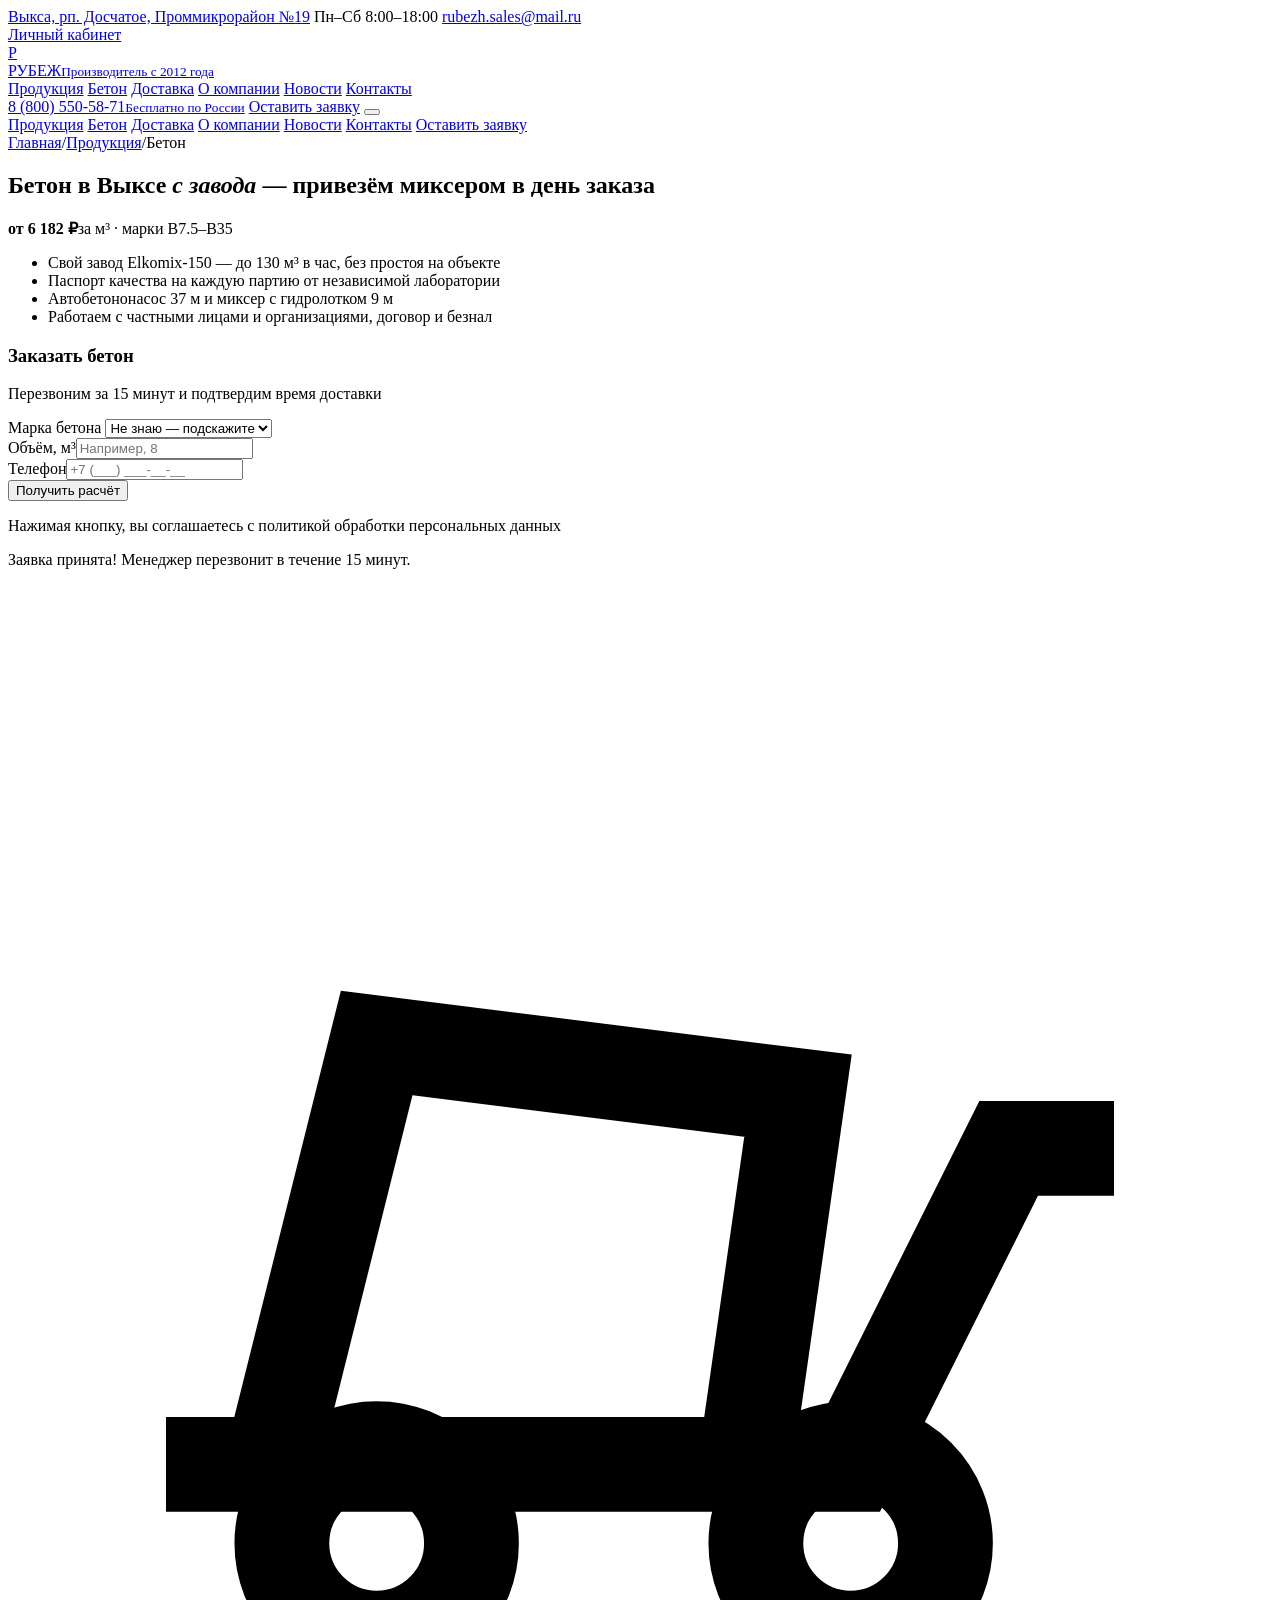
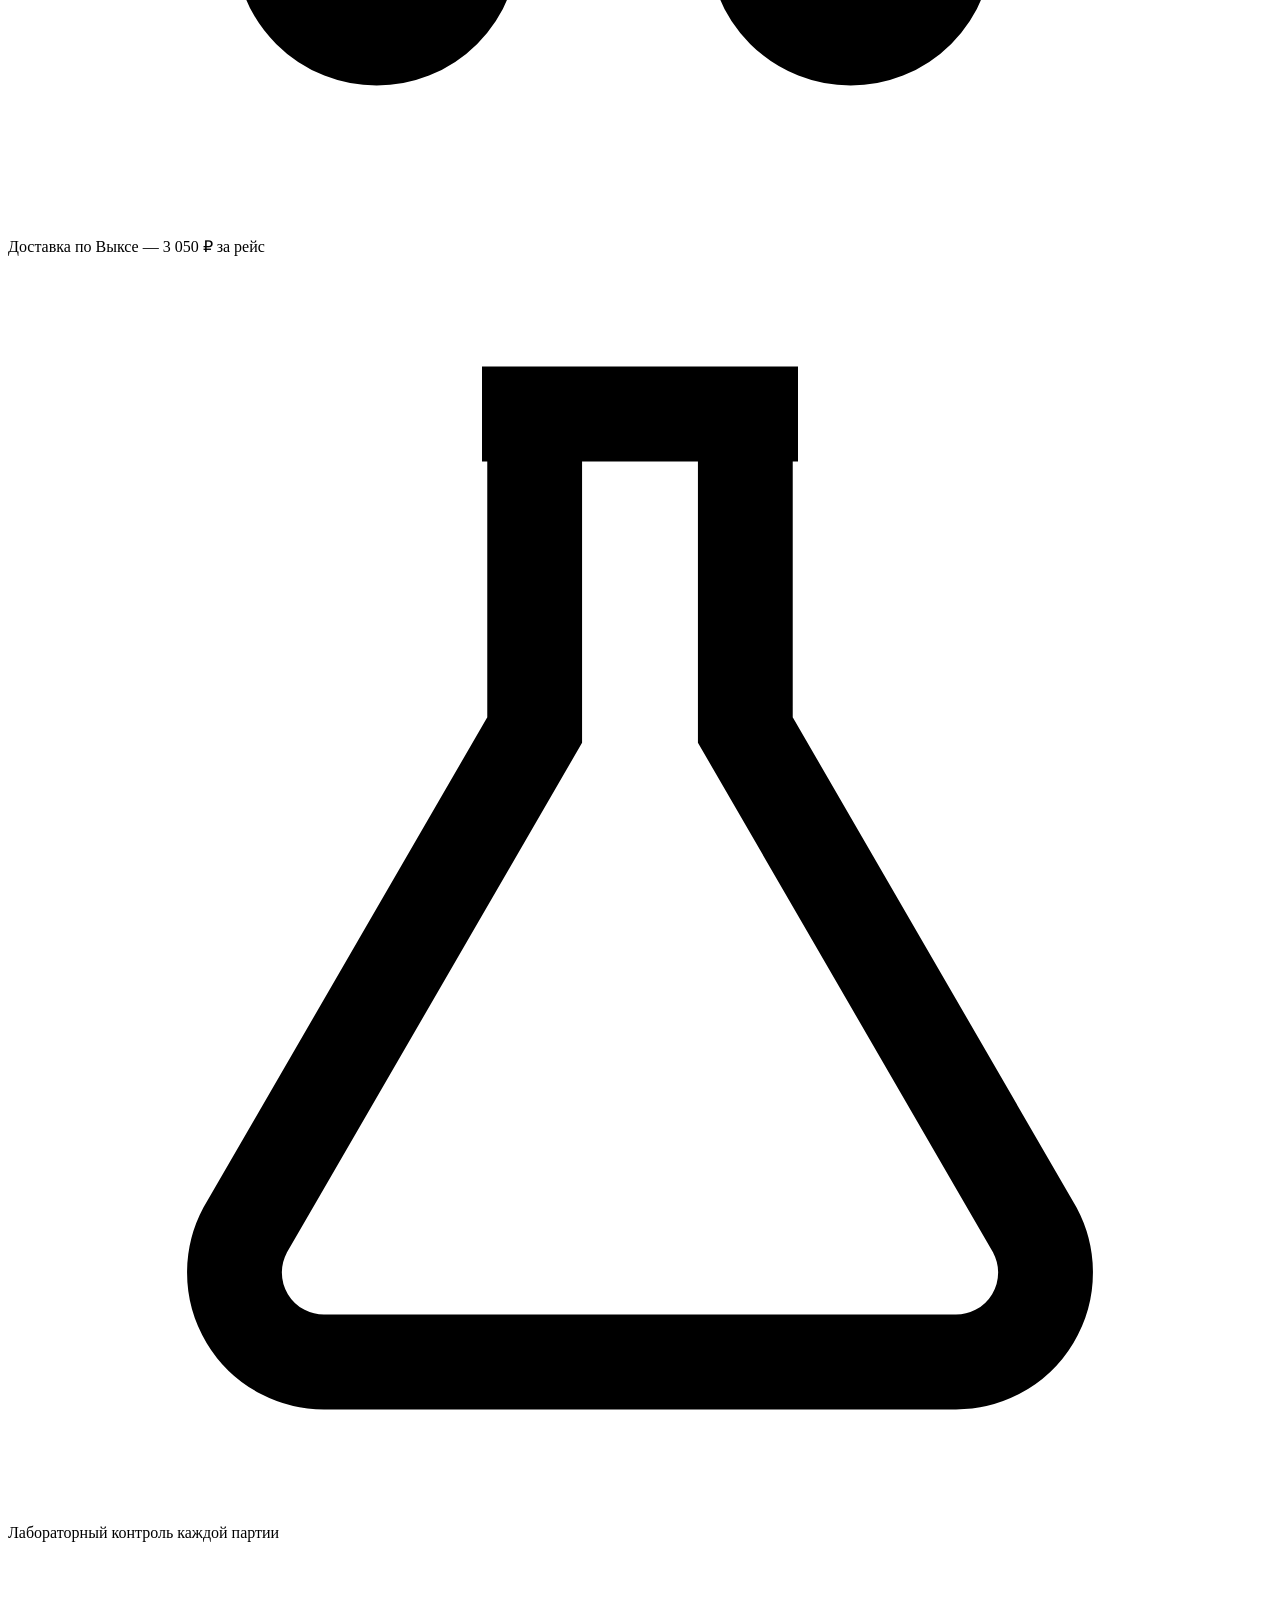
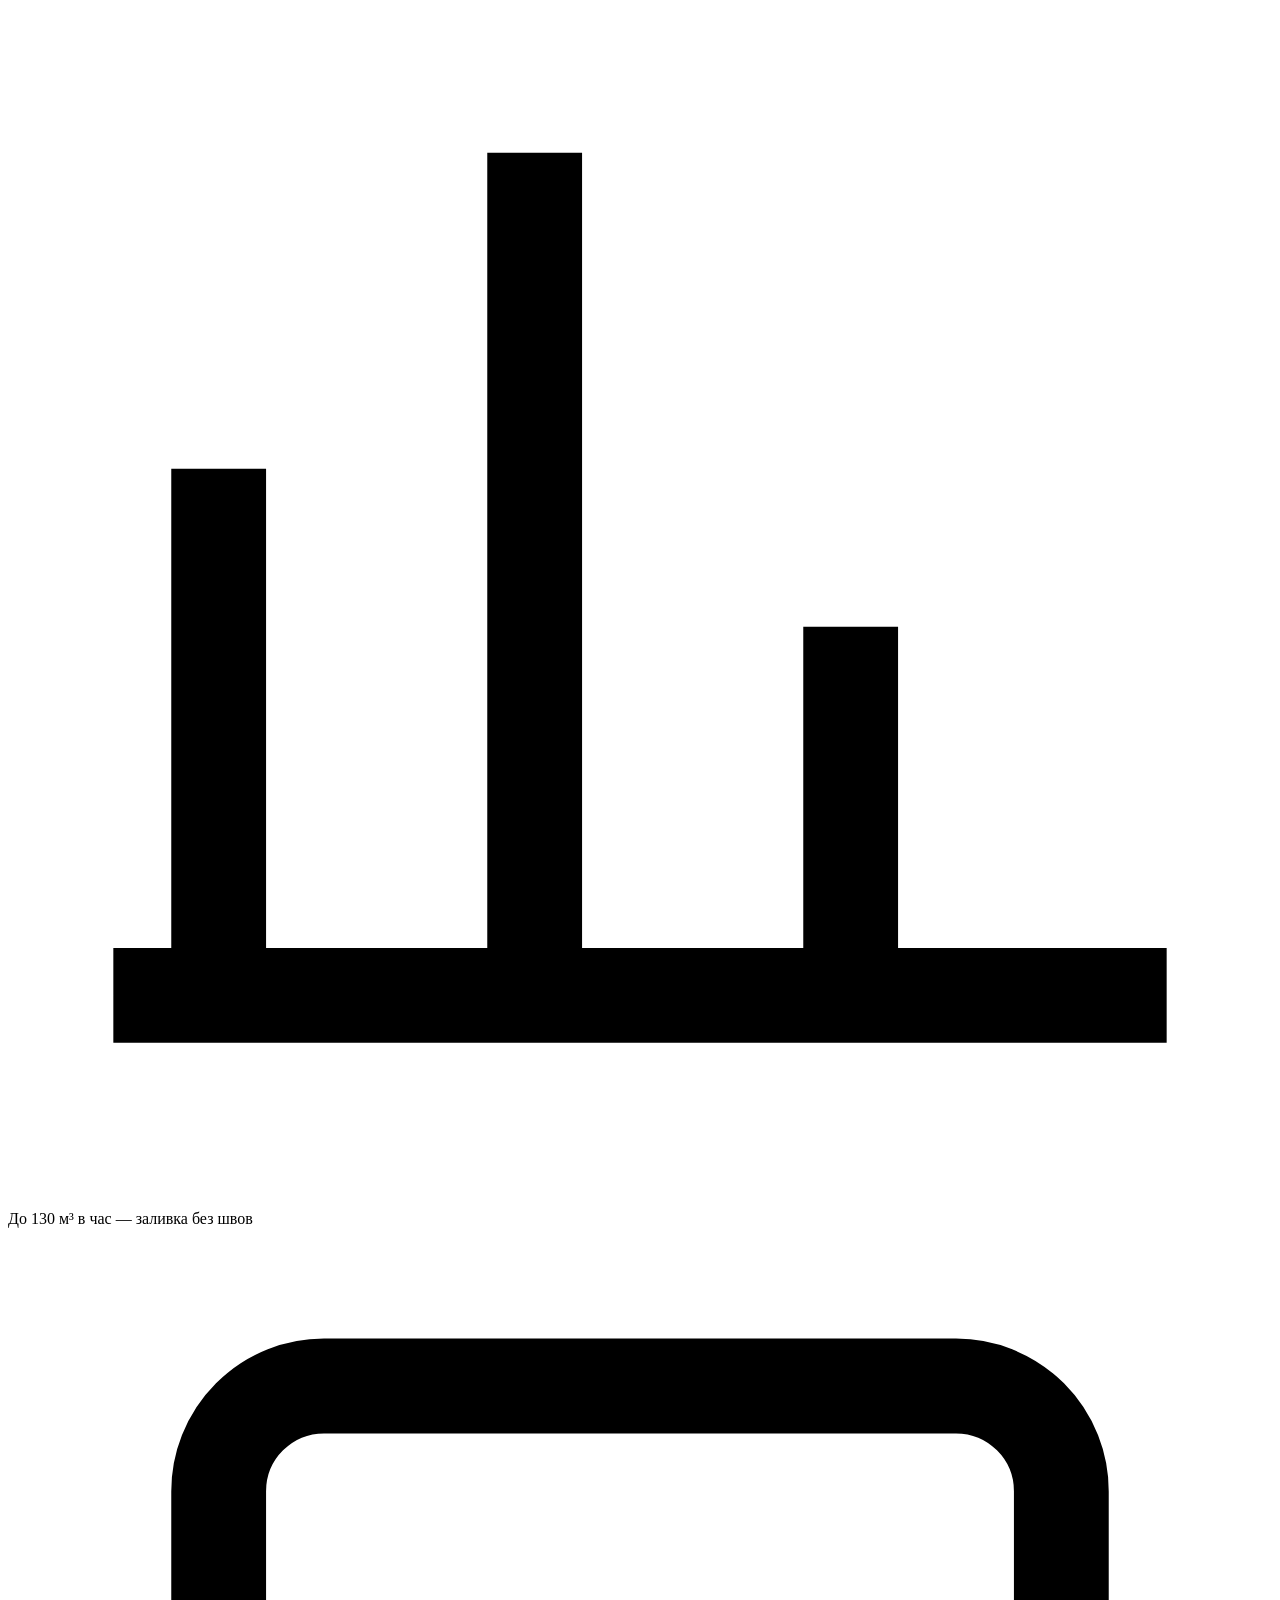
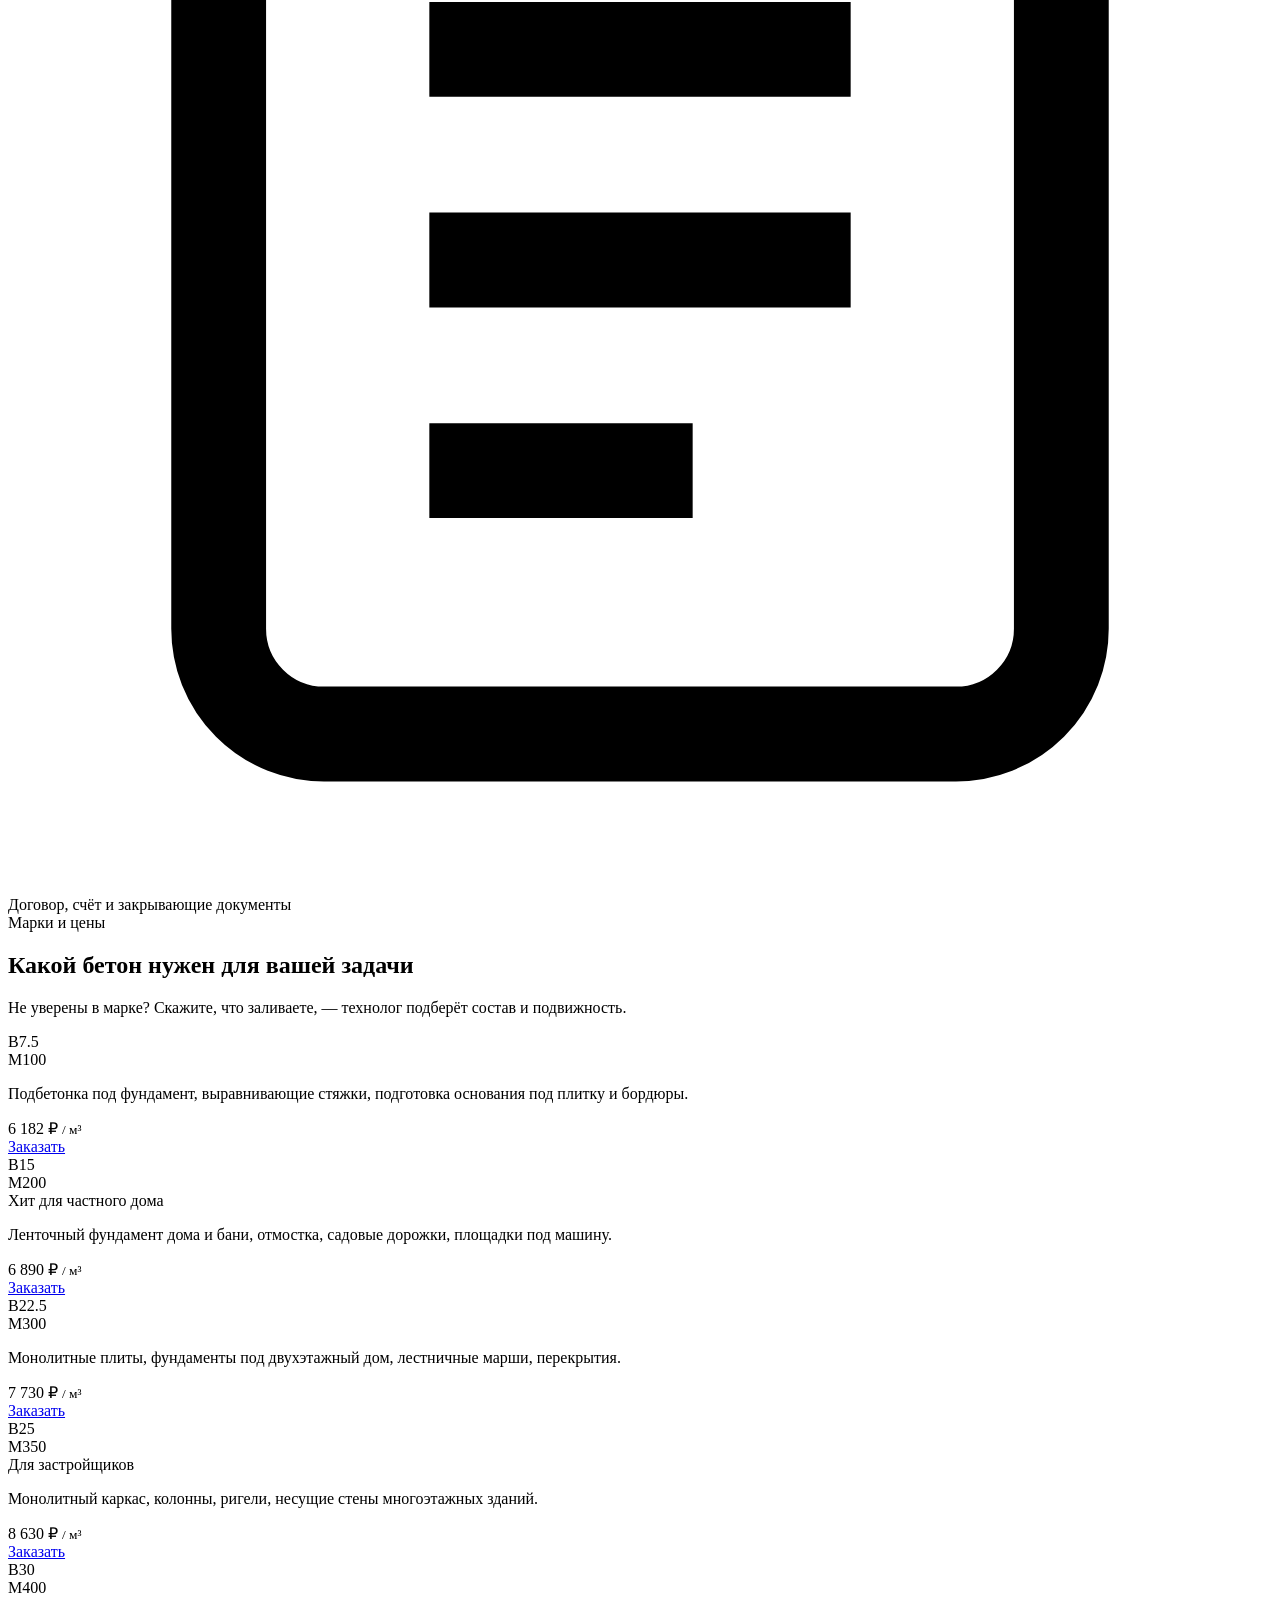
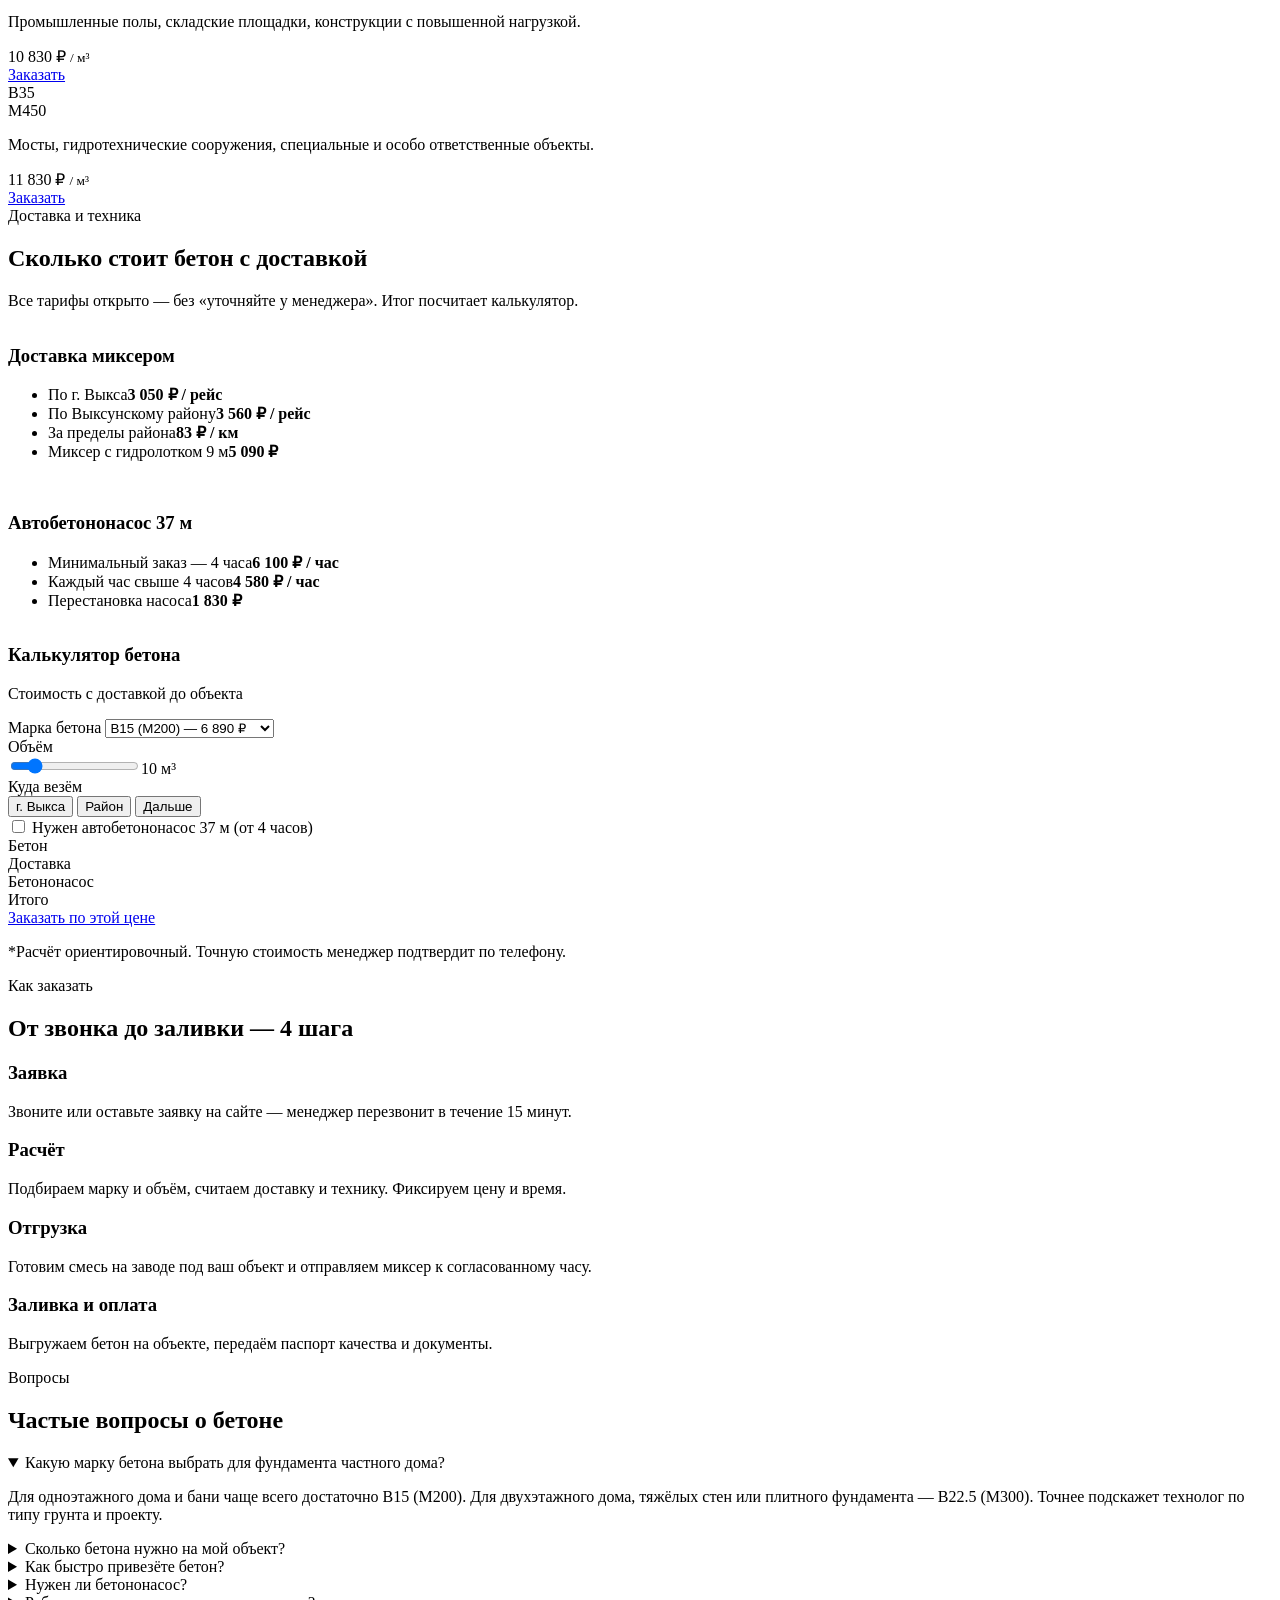
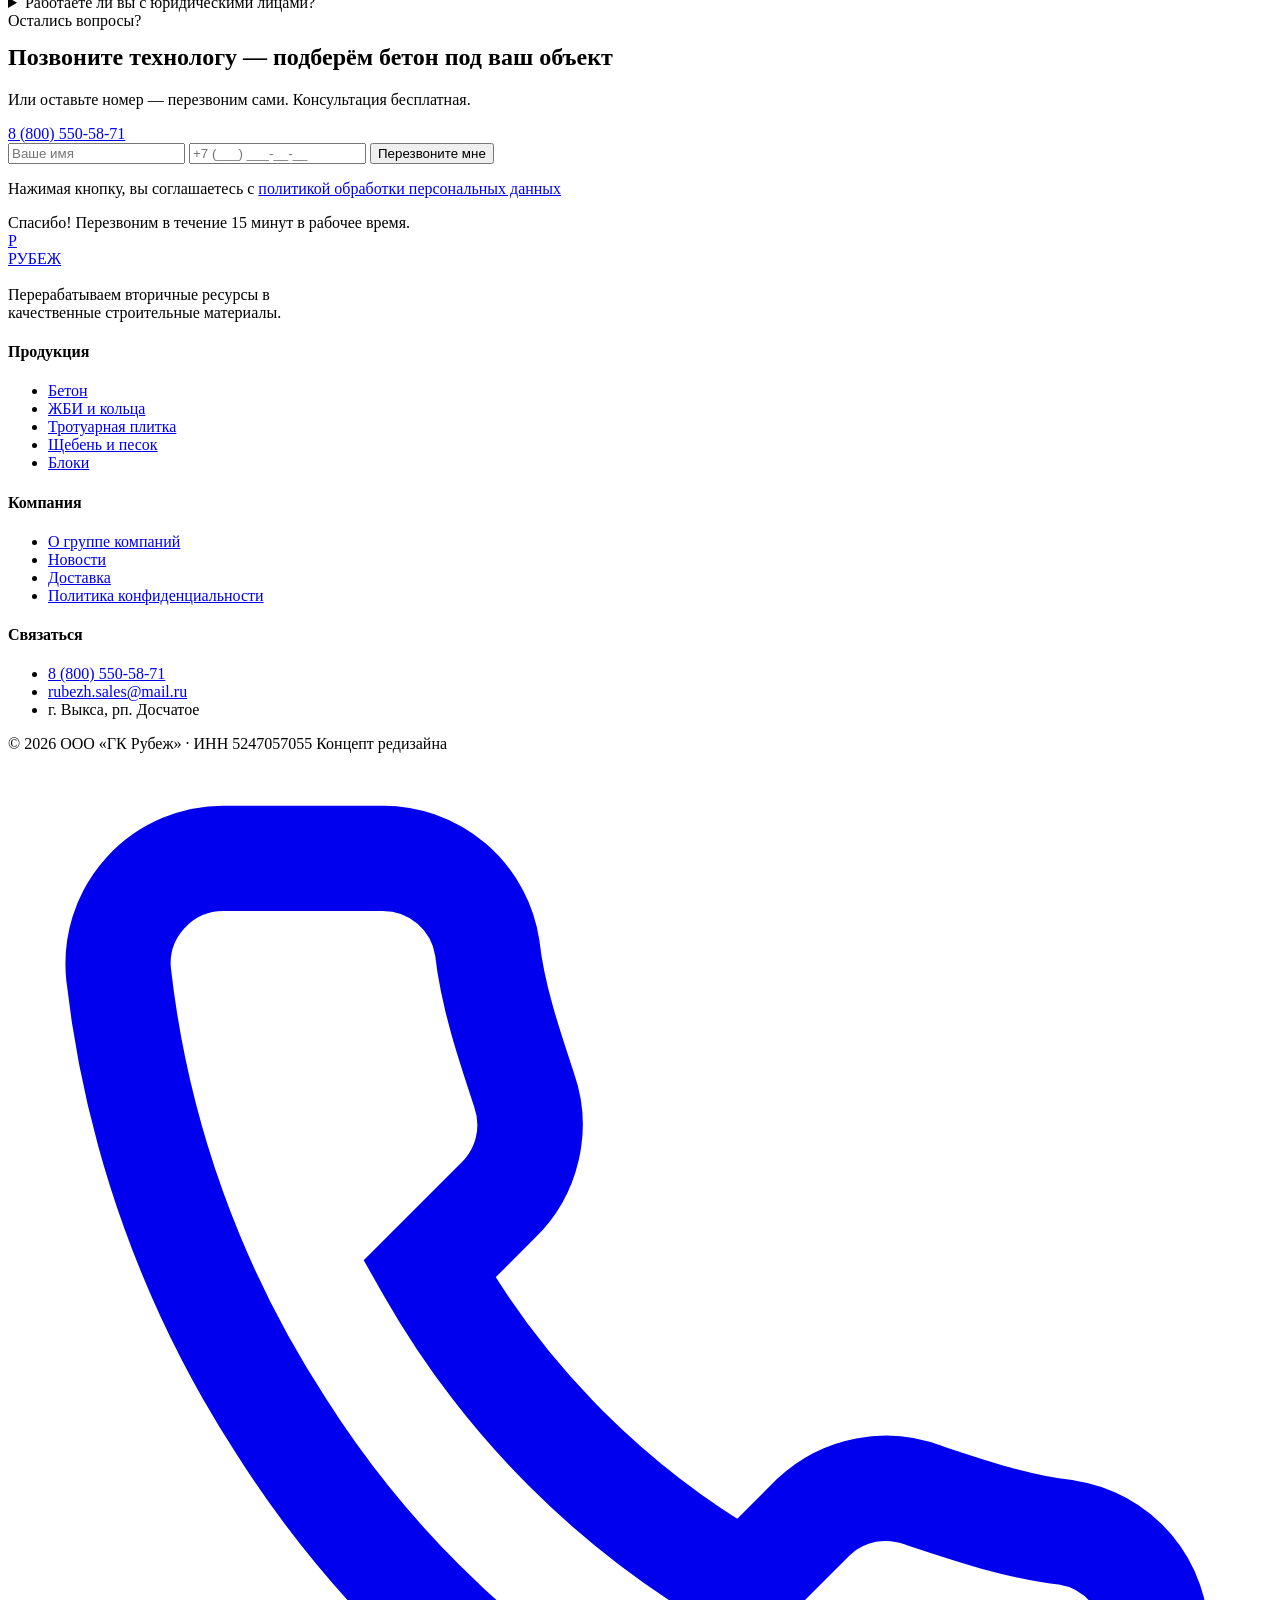
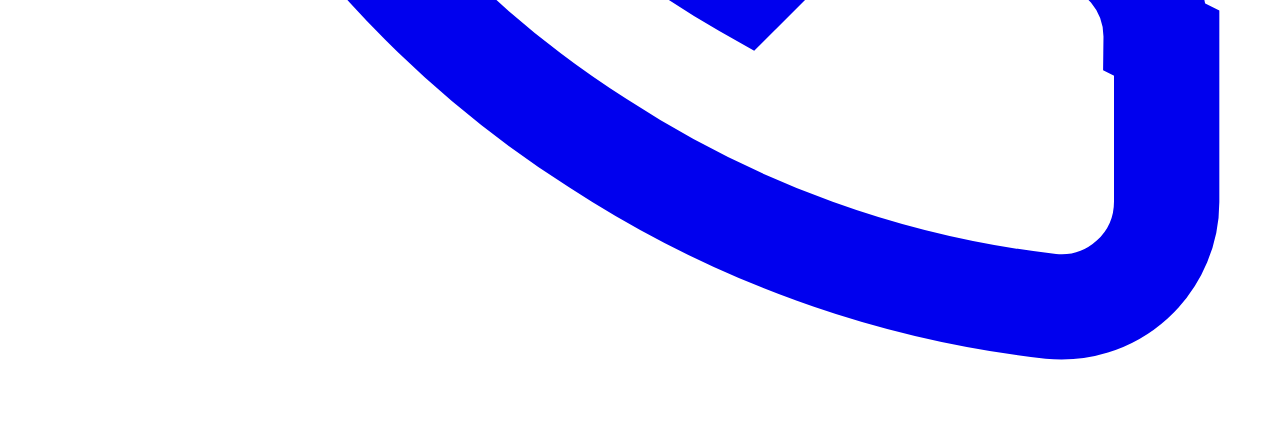
==== beton.html @ ec4f53f9 "Add files via upload" ====
<!doctype html>
<html lang="ru">
<head>
<meta charset="utf-8">
<meta name="viewport" content="width=device-width, initial-scale=1">
<title>Купить бетон в Выксе с доставкой — цена от 6 182 ₽/м³ | ГК «Рубеж»</title>
<meta name="description" content="Товарный бетон В7.5–В35 от завода в Выксе. Доставка миксером от 3 050 ₽, автобетононасос 37 м. Цены за м³, калькулятор, заказ по телефону 8 (800) 550-58-71">
<link rel="preconnect" href="https://fonts.googleapis.com">
<link rel="preconnect" href="https://fonts.gstatic.com" crossorigin>
<link href="https://fonts.googleapis.com/css2?family=Manrope:wght@400;500;600;700;800&family=Unbounded:wght@500;600;700&display=swap" rel="stylesheet">
<link rel="stylesheet" href="assets/style.css">
</head>
<body>

<div class="topbar">
  <div class="container">
    <div class="tb-left">
      <a href="index.html#contacts">Выкса, рп. Досчатое, Проммикрорайон №19</a>
      <span>Пн–Сб 8:00–18:00</span>
      <a href="mailto:rubezh.sales@mail.ru">rubezh.sales@mail.ru</a>
    </div>
    <a href="#">Личный кабинет</a>
  </div>
</div>

<header class="header">
  <div class="container">
    <a href="index.html" class="logo">
      <div class="logo-mark"><span>Р</span></div>
      <div>РУБЕЖ<small>Производитель с 2012 года</small></div>
    </a>
    <nav class="nav">
      <a href="index.html#catalog">Продукция</a>
      <a href="beton.html" class="active">Бетон</a>
      <a href="index.html#delivery">Доставка</a>
      <a href="index.html#about">О компании</a>
      <a href="index.html#news">Новости</a>
      <a href="index.html#contacts">Контакты</a>
    </nav>
    <div class="header-right">
      <a href="tel:88005505871" class="phone">8 (800) 550-58-71<small>Бесплатно по России</small></a>
      <a href="#order" class="btn btn-accent btn-sm">Оставить заявку</a>
      <button class="burger" aria-label="Меню"><span></span></button>
    </div>
  </div>
</header>
<div class="mobile-menu">
  <a href="index.html#catalog">Продукция</a>
  <a href="beton.html">Бетон</a>
  <a href="index.html#delivery">Доставка</a>
  <a href="index.html#about">О компании</a>
  <a href="index.html#news">Новости</a>
  <a href="index.html#contacts">Контакты</a>
  <a href="#order" class="btn btn-accent">Оставить заявку</a>
</div>

<!-- LANDING HERO -->
<section class="lhero">
  <div class="lhero-bg"></div>
  <div class="container">
    <div>
      <div class="crumbs"><a href="index.html">Главная</a><span>/</span><a href="index.html#catalog">Продукция</a><span>/</span><span>Бетон</span></div>
      <h1>Бетон в Выксе <em>с&nbsp;завода</em> — привезём миксером в&nbsp;день заказа</h1>
      <div class="price-badge"><b>от 6 182 ₽</b><span>за м³ · марки В7.5–В35</span></div>
      <ul class="ticks">
        <li>Свой завод Elkomix-150 — до 130 м³ в час, без простоя на объекте</li>
        <li>Паспорт качества на каждую партию от независимой лаборатории</li>
        <li>Автобетононасос 37 м и миксер с гидролотком 9 м</li>
        <li>Работаем с частными лицами и организациями, договор и безнал</li>
      </ul>
    </div>
    <form class="quick" id="order" data-demo>
      <h3>Заказать бетон</h3>
      <p class="sub">Перезвоним за 15 минут и подтвердим время доставки</p>
      <div class="field">
        <label>Марка бетона</label>
        <select class="select">
          <option>Не знаю — подскажите</option>
          <option>В7.5 (М100)</option><option>В15 (М200)</option><option>В22.5 (М300)</option>
          <option>В25 (М350)</option><option>В30 (М400)</option><option>В35 (М450)</option>
        </select>
      </div>
      <div class="field"><label>Объём, м³</label><input class="input" type="number" min="1" placeholder="Например, 8"></div>
      <div class="field"><label>Телефон</label><input class="input" type="tel" placeholder="+7 (___) ___-__-__" required></div>
      <button class="btn btn-accent" type="submit">Получить расчёт</button>
      <p class="agree">Нажимая кнопку, вы соглашаетесь с политикой обработки персональных данных</p>
      <div class="form-ok">Заявка принята! Менеджер перезвонит в течение 15 минут.</div>
    </form>
  </div>
</section>

<div class="strip">
  <div class="container">
    <div><svg viewBox="0 0 24 24" fill="none" stroke="currentColor" stroke-width="1.8"><path d="M3 17h13l3-6h2"/><circle cx="7" cy="18.5" r="1.8"/><circle cx="16" cy="18.5" r="1.8"/><path d="M5 17l2-8 8 1-1 7"/></svg>Доставка по Выксе — 3 050 ₽ за рейс</div>
    <div><svg viewBox="0 0 24 24" fill="none" stroke="currentColor" stroke-width="1.8"><path d="M9 3h6M10 3v6L4.5 18.5A1.7 1.7 0 0 0 6 21h12a1.7 1.7 0 0 0 1.5-2.5L14 9V3"/></svg>Лабораторный контроль каждой партии</div>
    <div><svg viewBox="0 0 24 24" fill="none" stroke="currentColor" stroke-width="1.8"><path d="M4 20V10M10 20V4M16 20v-7M22 20H2"/></svg>До 130 м³ в час — заливка без швов</div>
    <div><svg viewBox="0 0 24 24" fill="none" stroke="currentColor" stroke-width="1.8"><rect x="4" y="3" width="16" height="18" rx="2"/><path d="M8 8h8M8 12h8M8 16h5"/></svg>Договор, счёт и закрывающие документы</div>
  </div>
</div>

<!-- GRADES -->
<section class="section">
  <div class="container">
    <div class="section-head reveal">
      <div><span class="eyebrow">Марки и цены</span><h2>Какой бетон нужен для вашей задачи</h2></div>
      <p>Не уверены в марке? Скажите, что заливаете, — технолог подберёт состав и подвижность.</p>
    </div>
    <div class="grades reveal">
      <div class="grade-card">
        <div class="gtop"><div><div class="gname">В7.5</div><div class="gclass">М100</div></div></div>
        <p>Подбетонка под фундамент, выравнивающие стяжки, подготовка основания под плитку и бордюры.</p>
        <div class="gfoot"><div class="gprice">6 182 ₽ <small>/ м³</small></div><a href="#order" class="btn btn-line btn-sm">Заказать</a></div>
      </div>
      <div class="grade-card">
        <div class="gtop"><div><div class="gname">В15</div><div class="gclass">М200</div></div><span class="hit">Хит для частного дома</span></div>
        <p>Ленточный фундамент дома и бани, отмостка, садовые дорожки, площадки под машину.</p>
        <div class="gfoot"><div class="gprice">6 890 ₽ <small>/ м³</small></div><a href="#order" class="btn btn-accent btn-sm">Заказать</a></div>
      </div>
      <div class="grade-card">
        <div class="gtop"><div><div class="gname">В22.5</div><div class="gclass">М300</div></div></div>
        <p>Монолитные плиты, фундаменты под двухэтажный дом, лестничные марши, перекрытия.</p>
        <div class="gfoot"><div class="gprice">7 730 ₽ <small>/ м³</small></div><a href="#order" class="btn btn-line btn-sm">Заказать</a></div>
      </div>
      <div class="grade-card">
        <div class="gtop"><div><div class="gname">В25</div><div class="gclass">М350</div></div><span class="hit" style="background:var(--ink)">Для застройщиков</span></div>
        <p>Монолитный каркас, колонны, ригели, несущие стены многоэтажных зданий.</p>
        <div class="gfoot"><div class="gprice">8 630 ₽ <small>/ м³</small></div><a href="#order" class="btn btn-line btn-sm">Заказать</a></div>
      </div>
      <div class="grade-card">
        <div class="gtop"><div><div class="gname">В30</div><div class="gclass">М400</div></div></div>
        <p>Промышленные полы, складские площадки, конструкции с повышенной нагрузкой.</p>
        <div class="gfoot"><div class="gprice">10 830 ₽ <small>/ м³</small></div><a href="#order" class="btn btn-line btn-sm">Заказать</a></div>
      </div>
      <div class="grade-card">
        <div class="gtop"><div><div class="gname">В35</div><div class="gclass">М450</div></div></div>
        <p>Мосты, гидротехнические сооружения, специальные и особо ответственные объекты.</p>
        <div class="gfoot"><div class="gprice">11 830 ₽ <small>/ м³</small></div><a href="#order" class="btn btn-line btn-sm">Заказать</a></div>
      </div>
    </div>
  </div>
</section>

<!-- DELIVERY + CALC -->
<section class="section" style="padding-top:0" id="delivery">
  <div class="container">
    <div class="section-head reveal">
      <div><span class="eyebrow">Доставка и техника</span><h2>Сколько стоит бетон с&nbsp;доставкой</h2></div>
      <p>Все тарифы открыто — без «уточняйте у менеджера». Итог посчитает калькулятор.</p>
    </div>
    <div class="price-wrap">
      <div style="display:grid;gap:16px">
        <div class="card reveal">
          <h3>Доставка миксером</h3>
          <ul class="dlist">
            <li><span>По г. Выкса</span><b>3 050 ₽ / рейс</b></li>
            <li><span>По Выксунскому району</span><b>3 560 ₽ / рейс</b></li>
            <li><span>За пределы района</span><b>83 ₽ / км</b></li>
            <li><span>Миксер с гидролотком 9 м</span><b>5 090 ₽</b></li>
          </ul>
        </div>
        <div class="card reveal">
          <h3>Автобетононасос 37 м</h3>
          <ul class="dlist">
            <li><span>Минимальный заказ — 4 часа</span><b>6 100 ₽ / час</b></li>
            <li><span>Каждый час свыше 4 часов</span><b>4 580 ₽ / час</b></li>
            <li><span>Перестановка насоса</span><b>1 830 ₽</b></li>
          </ul>
        </div>
      </div>
      <form class="calc reveal" data-calc onsubmit="return false">
        <h3>Калькулятор бетона</h3>
        <p class="sub">Стоимость с доставкой до объекта</p>
        <div class="field">
          <label>Марка бетона</label>
          <select class="select" name="grade">
            <option value="6182">В7.5 (М100) — 6 182 ₽</option>
            <option value="6890" selected>В15 (М200) — 6 890 ₽</option>
            <option value="7730">В22.5 (М300) — 7 730 ₽</option>
            <option value="8630">В25 (М350) — 8 630 ₽</option>
            <option value="10830">В30 (М400) — 10 830 ₽</option>
            <option value="11830">В35 (М450) — 11 830 ₽</option>
          </select>
        </div>
        <div class="field">
          <label>Объём</label>
          <div class="range-row"><input type="range" name="volume" min="1" max="60" value="10"><span class="range-val" data-vol>10 м³</span></div>
        </div>
        <div class="field">
          <label>Куда везём</label>
          <div class="seg">
            <button type="button" class="on" data-zone="city">г. Выкса</button>
            <button type="button" data-zone="district">Район</button>
            <button type="button" data-zone="far">Дальше</button>
          </div>
        </div>
        <div class="field" data-km-field style="display:none">
          <label>Расстояние от завода, км</label>
          <input class="input" type="number" name="km" value="60" min="1">
        </div>
        <label class="check"><input type="checkbox" name="pump"> Нужен автобетононасос 37 м (от 4 часов)</label>
        <div class="calc-total">
          <div class="row"><span>Бетон</span><span data-out="concrete"></span></div>
          <div class="row"><span>Доставка</span><span data-out="delivery"></span></div>
          <div class="row"><span>Бетононасос</span><span data-out="pump"></span></div>
          <div class="sum"><span>Итого</span><b data-out="total"></b></div>
          <a href="#order" class="btn btn-accent" style="width:100%">Заказать по этой цене</a>
          <p class="note">*Расчёт ориентировочный. Точную стоимость менеджер подтвердит по телефону.</p>
        </div>
      </form>
    </div>
  </div>
</section>

<!-- STEPS -->
<section class="section" style="padding-top:0">
  <div class="container">
    <div class="section-head reveal">
      <div><span class="eyebrow">Как заказать</span><h2>От звонка до заливки — 4&nbsp;шага</h2></div>
    </div>
    <div class="steps reveal">
      <div class="step"><h3>Заявка</h3><p>Звоните или оставьте заявку на сайте — менеджер перезвонит в течение 15 минут.</p></div>
      <div class="step"><h3>Расчёт</h3><p>Подбираем марку и объём, считаем доставку и технику. Фиксируем цену и время.</p></div>
      <div class="step"><h3>Отгрузка</h3><p>Готовим смесь на заводе под ваш объект и отправляем миксер к согласованному часу.</p></div>
      <div class="step"><h3>Заливка и оплата</h3><p>Выгружаем бетон на объекте, передаём паспорт качества и документы.</p></div>
    </div>
  </div>
</section>

<!-- FAQ -->
<section class="section" style="padding-top:0">
  <div class="container">
    <div class="section-head reveal">
      <div><span class="eyebrow">Вопросы</span><h2>Частые вопросы о бетоне</h2></div>
    </div>
    <div class="faq reveal">
      <details open><summary>Какую марку бетона выбрать для фундамента частного дома?</summary><p>Для одноэтажного дома и бани чаще всего достаточно В15 (М200). Для двухэтажного дома, тяжёлых стен или плитного фундамента — В22.5 (М300). Точнее подскажет технолог по типу грунта и проекту.</p></details>
      <details><summary>Сколько бетона нужно на мой объект?</summary><p>Умножьте длину, ширину и высоту заливки в метрах и добавьте 3–5% запаса на усадку и неровности основания. Если сомневаетесь — пришлите размеры или проект, посчитаем бесплатно.</p></details>
      <details><summary>Как быстро привезёте бетон?</summary><p>Ближайшее окно доставки менеджер назовёт при звонке. Время прибытия миксера согласуем заранее, чтобы бригада была готова к приёмке.</p></details>
      <details><summary>Нужен ли бетононасос?</summary><p>Насос нужен, если миксер не может подъехать ближе 9 метров к месту заливки или заливка идёт на высоте. В остальных случаях хватит миксера с гидролотком — это дешевле.</p></details>
      <details><summary>Работаете ли вы с юридическими лицами?</summary><p>Да. Заключаем договор поставки, выставляем счёт, предоставляем полный пакет закрывающих документов и паспорта качества на продукцию.</p></details>
    </div>
  </div>
</section>

<!-- LEAD -->
<section class="section" style="padding-top:0">
  <div class="container">
    <div class="lead reveal">
      <div>
        <span class="eyebrow">Остались вопросы?</span>
        <h2 style="margin-top:14px">Позвоните технологу — подберём бетон под ваш объект</h2>
        <p>Или оставьте номер — перезвоним сами. Консультация бесплатная.</p>
        <a href="tel:88005505871" class="btn btn-ghost" style="margin-top:24px">8 (800) 550-58-71</a>
      </div>
      <form class="lead-form" data-demo>
        <input class="input" type="text" placeholder="Ваше имя" required>
        <input class="input" type="tel" placeholder="+7 (___) ___-__-__" required>
        <button class="btn btn-accent" type="submit">Перезвоните мне</button>
        <p class="agree">Нажимая кнопку, вы соглашаетесь с <a href="#">политикой обработки персональных данных</a></p>
        <div class="form-ok">Спасибо! Перезвоним в течение 15 минут в рабочее время.</div>
      </form>
    </div>
  </div>
</section>

<footer class="footer">
  <div class="container">
    <div class="footer-top">
      <div>
        <a href="index.html" class="logo"><div class="logo-mark"><span>Р</span></div><div>РУБЕЖ</div></a>
        <p style="margin-top:18px;max-width:300px">Перерабатываем вторичные ресурсы в качественные строительные материалы.</p>
      </div>
      <div>
        <h4>Продукция</h4>
        <ul><li><a href="beton.html">Бетон</a></li><li><a href="#">ЖБИ и кольца</a></li><li><a href="#">Тротуарная плитка</a></li><li><a href="#">Щебень и песок</a></li><li><a href="#">Блоки</a></li></ul>
      </div>
      <div>
        <h4>Компания</h4>
        <ul><li><a href="#">О группе компаний</a></li><li><a href="#">Новости</a></li><li><a href="#">Доставка</a></li><li><a href="#">Политика конфиденциальности</a></li></ul>
      </div>
      <div>
        <h4>Связаться</h4>
        <ul><li><a href="tel:88005505871">8 (800) 550-58-71</a></li><li><a href="mailto:rubezh.sales@mail.ru">rubezh.sales@mail.ru</a></li><li>г. Выкса, рп. Досчатое</li></ul>
      </div>
    </div>
    <div class="footer-bottom">
      <span>© 2026 ООО «ГК Рубеж» · ИНН 5247057055</span>
      <span>Концепт редизайна</span>
    </div>
  </div>
</footer>

<a href="tel:88005505871" class="float-call" aria-label="Позвонить"><svg viewBox="0 0 24 24" fill="none" stroke="currentColor" stroke-width="2"><path d="M22 16.9v3a2 2 0 0 1-2.2 2 19.8 19.8 0 0 1-8.6-3.1 19.5 19.5 0 0 1-6-6A19.8 19.8 0 0 1 2.1 4.2 2 2 0 0 1 4.1 2h3a2 2 0 0 1 2 1.7c.1.9.4 1.8.7 2.7a2 2 0 0 1-.5 2.1L8 9.8a16 16 0 0 0 6 6l1.3-1.3a2 2 0 0 1 2.1-.4c.9.3 1.8.6 2.7.7a2 2 0 0 1 1.7 2z"/></svg></a>

<script src="assets/main.js"></script>
</body>
</html>
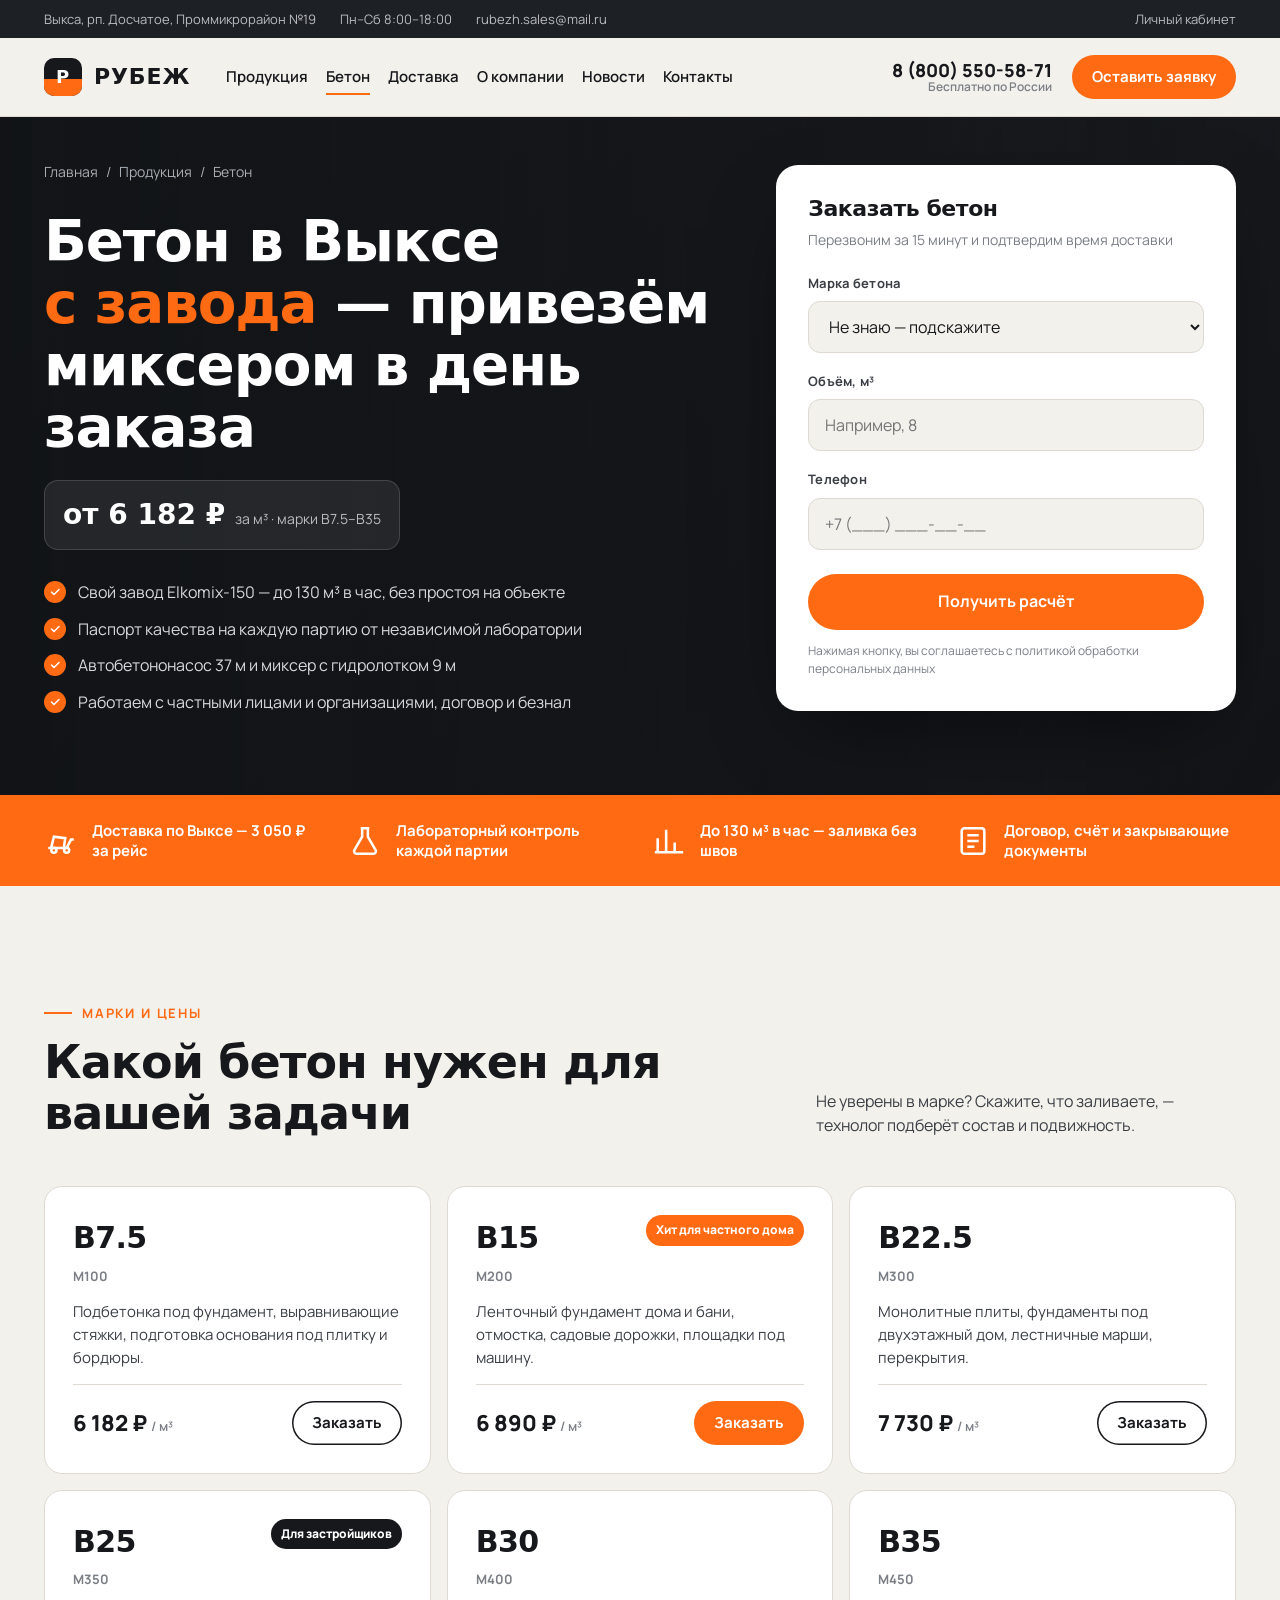
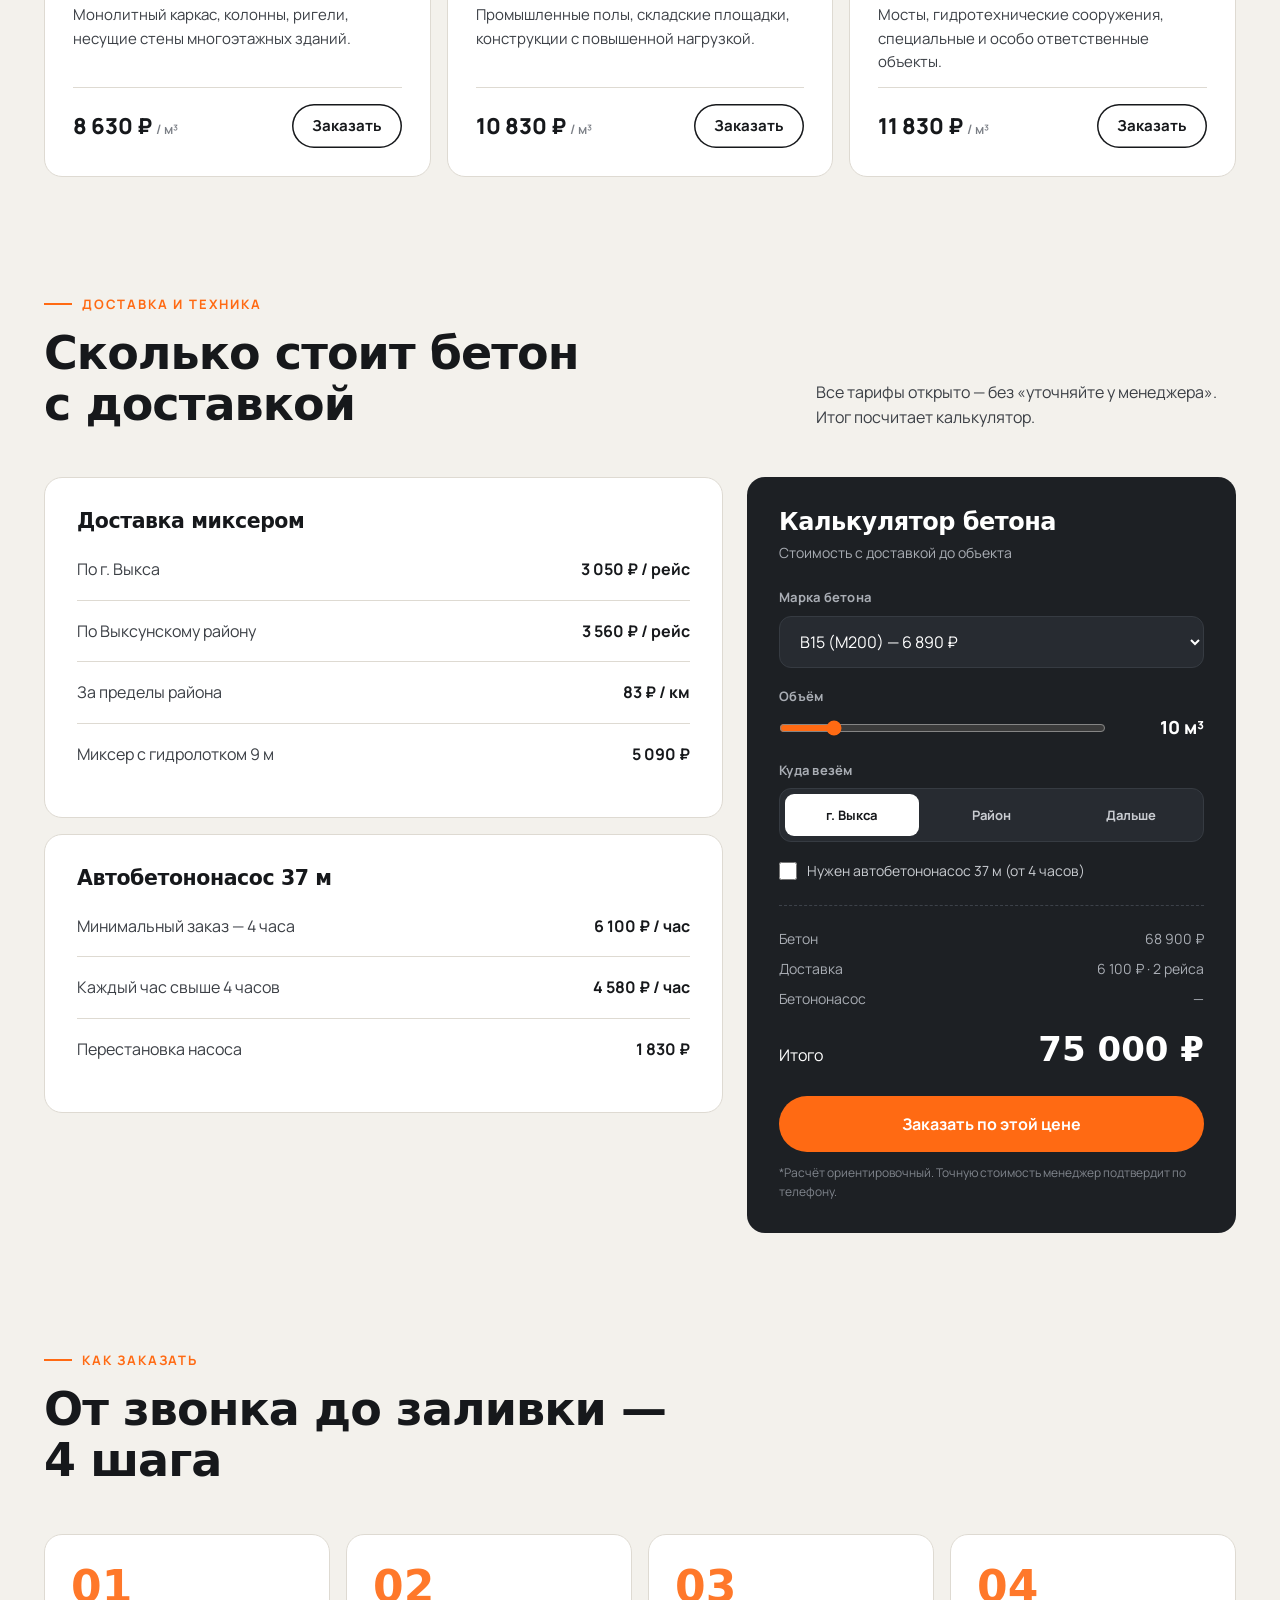
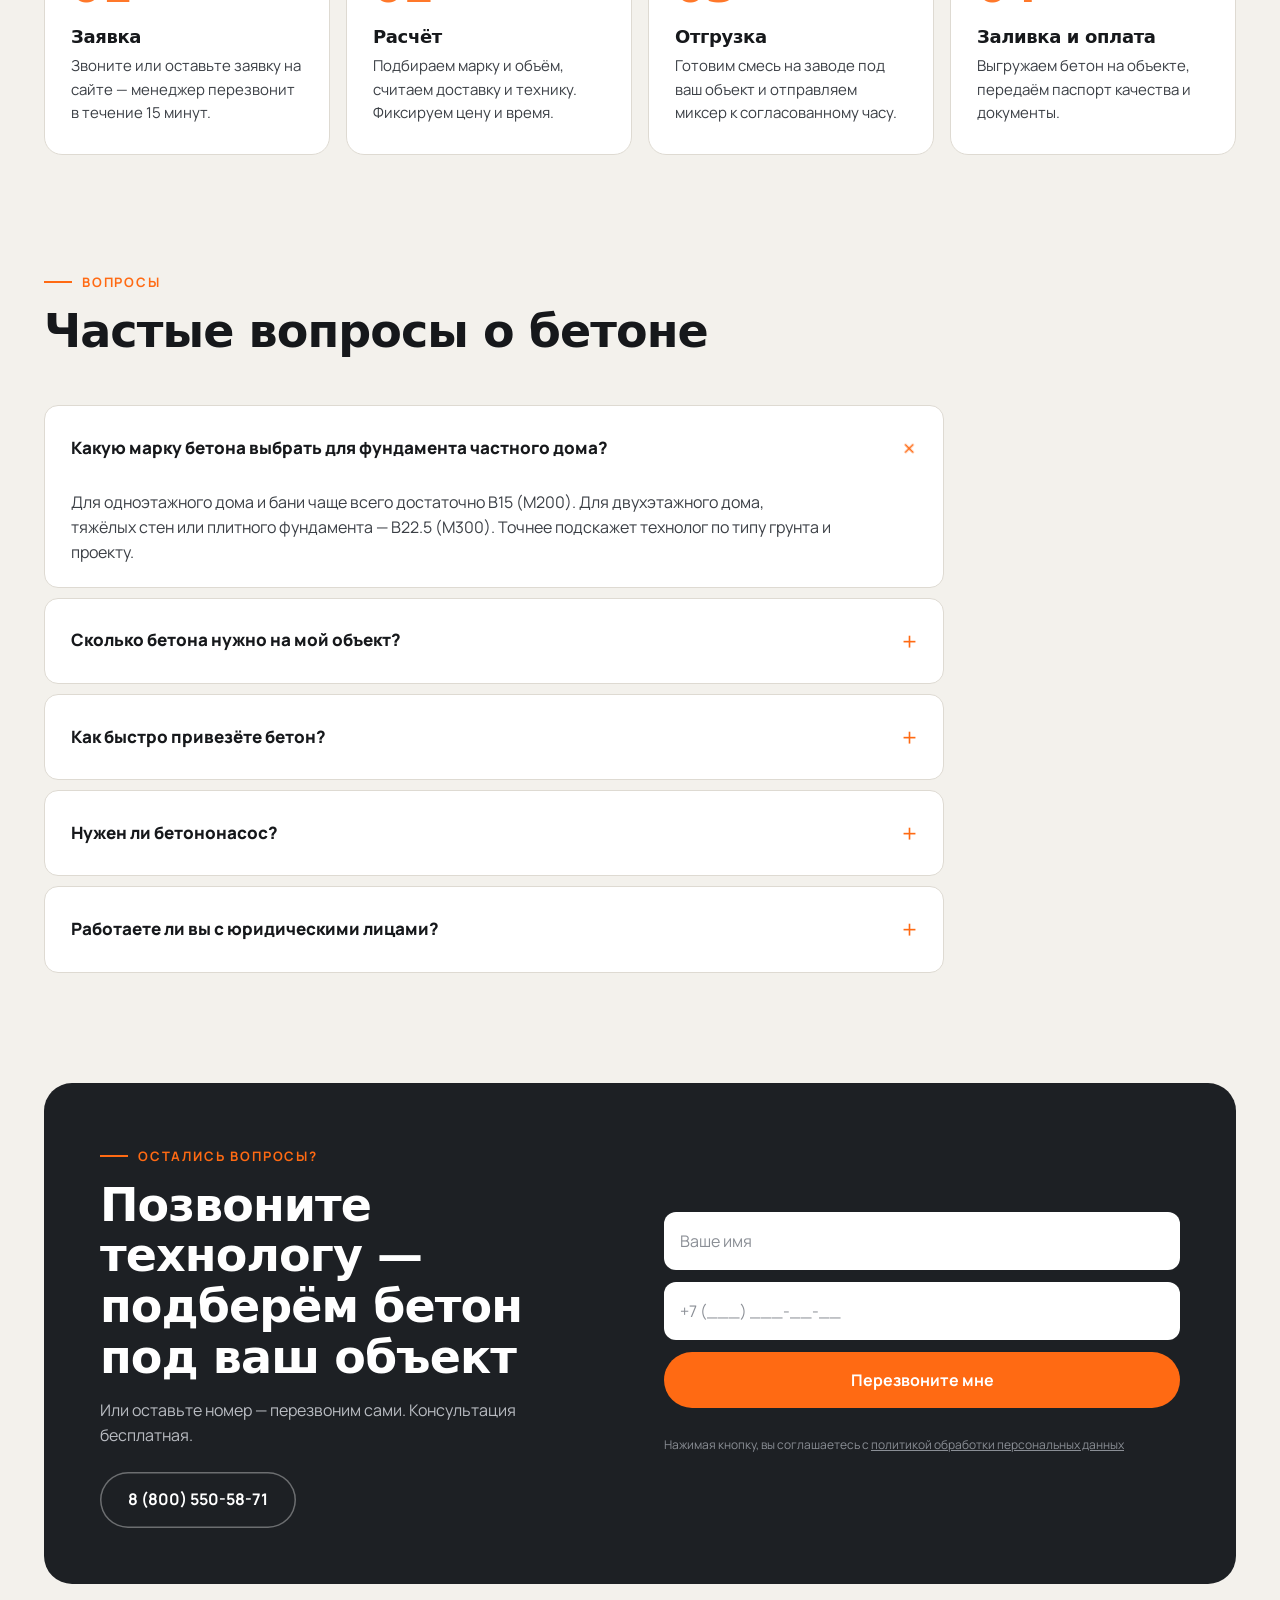
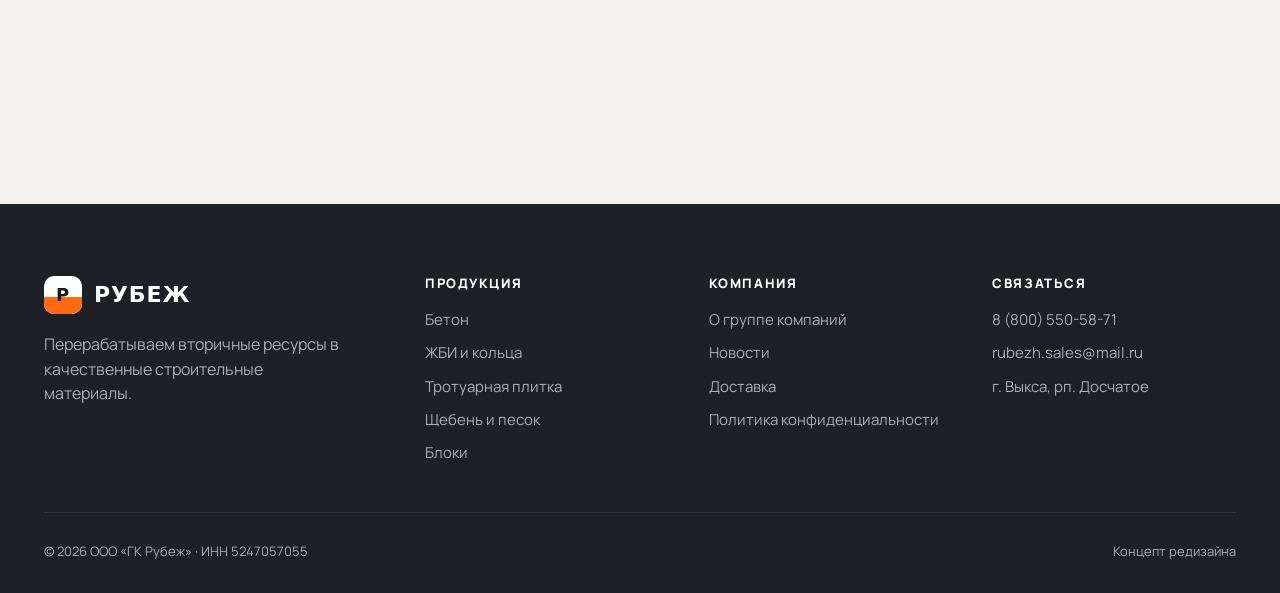
==== commit 30aafec6: "Add files via upload" ====
--- a/beton.html
+++ b/beton.html
@@ -8,7 +8,356 @@
 <link rel="preconnect" href="https://fonts.googleapis.com">
 <link rel="preconnect" href="https://fonts.gstatic.com" crossorigin>
 <link href="https://fonts.googleapis.com/css2?family=Manrope:wght@400;500;600;700;800&family=Unbounded:wght@500;600;700&display=swap" rel="stylesheet">
-<link rel="stylesheet" href="assets/style.css">
+<style>
+/* ====== РУБЕЖ — редизайн, макет ====== */
+:root{
+  --bg:#f3f1ec;
+  --paper:#ffffff;
+  --ink:#16181b;
+  --ink-2:#3b3f45;
+  --muted:#7a7e85;
+  --line:#dedad2;
+  --graphite:#1d2024;
+  --graphite-2:#272b31;
+  --accent:#ff6a13;
+  --accent-dark:#e45700;
+  --accent-soft:#fff0e6;
+  --green:#2f7d4f;
+  --radius:18px;
+  --radius-sm:10px;
+  --shadow:0 18px 50px -24px rgba(22,24,27,.35);
+  --container:1240px;
+  --head:"Unbounded",system-ui,sans-serif;
+  --body:"Manrope",system-ui,sans-serif;
+}
+*{box-sizing:border-box;margin:0;padding:0}
+html{scroll-behavior:smooth}
+body{font-family:var(--body);background:var(--bg);color:var(--ink);font-size:16px;line-height:1.55;-webkit-font-smoothing:antialiased}
+img{max-width:100%;display:block}
+a{color:inherit;text-decoration:none}
+button,input,select,textarea{font:inherit;color:inherit}
+.container{max-width:var(--container);margin:0 auto;padding:0 24px}
+h1,h2,h3,h4{font-family:var(--head);font-weight:600;line-height:1.1;letter-spacing:-.02em}
+h1{font-size:clamp(34px,5.4vw,72px)}
+h2{font-size:clamp(28px,3.6vw,46px)}
+h3{font-size:clamp(18px,1.6vw,22px)}
+.eyebrow{display:inline-flex;align-items:center;gap:10px;font-size:13px;font-weight:700;letter-spacing:.14em;text-transform:uppercase;color:var(--accent)}
+.eyebrow::before{content:"";width:28px;height:2px;background:currentColor}
+.section{padding:110px 0}
+.section-head{display:flex;justify-content:space-between;align-items:flex-end;gap:32px;margin-bottom:48px;flex-wrap:wrap}
+.section-head h2{max-width:720px;margin-top:14px}
+.section-head p{max-width:420px;color:var(--ink-2)}
+.muted{color:var(--muted)}
+
+/* Buttons */
+.btn{display:inline-flex;align-items:center;justify-content:center;gap:10px;height:56px;padding:0 28px;border-radius:999px;border:0;cursor:pointer;font-weight:700;font-size:16px;transition:.2s ease;white-space:nowrap}
+.btn-accent{background:var(--accent);color:#fff}
+.btn-accent:hover{background:var(--accent-dark);transform:translateY(-1px)}
+.btn-ghost{background:transparent;color:#fff;box-shadow:inset 0 0 0 1.5px rgba(255,255,255,.35)}
+.btn-ghost:hover{box-shadow:inset 0 0 0 1.5px #fff}
+.btn-dark{background:var(--ink);color:#fff}
+.btn-dark:hover{background:#000}
+.btn-line{background:transparent;box-shadow:inset 0 0 0 1.5px var(--ink);color:var(--ink)}
+.btn-line:hover{background:var(--ink);color:#fff}
+.btn-sm{height:44px;padding:0 20px;font-size:15px}
+.arrow{width:18px;height:18px}
+
+/* Topbar + header */
+.topbar{background:var(--graphite);color:#b9bcc2;font-size:13px}
+.topbar .container{display:flex;justify-content:space-between;gap:16px;height:38px;align-items:center}
+.topbar a:hover{color:#fff}
+.topbar .tb-left{display:flex;gap:24px}
+.header{position:sticky;top:0;z-index:50;background:rgba(243,241,236,.88);backdrop-filter:blur(14px);border-bottom:1px solid var(--line)}
+.header .container{display:flex;align-items:center;gap:32px;height:78px}
+.logo{display:flex;align-items:center;gap:12px;font-family:var(--head);font-weight:700;font-size:22px;letter-spacing:.04em}
+.logo-mark{width:38px;height:38px;border-radius:10px;background:var(--ink);display:grid;place-items:center;position:relative;overflow:hidden}
+.logo-mark::before{content:"";position:absolute;inset:auto 0 0 0;height:45%;background:var(--accent)}
+.logo-mark span{position:relative;color:#fff;font-size:18px}
+.logo small{display:block;font-family:var(--body);font-weight:600;font-size:11px;letter-spacing:.08em;color:var(--muted);text-transform:uppercase;margin-top:2px}
+.nav{display:flex;gap:28px;margin-left:12px}
+.nav a{font-weight:600;font-size:15px;position:relative;padding:6px 0}
+.nav a::after{content:"";position:absolute;left:0;right:100%;bottom:0;height:2px;background:var(--accent);transition:.25s}
+.nav a:hover::after,.nav a.active::after{right:0}
+.header-right{margin-left:auto;display:flex;align-items:center;gap:20px}
+.phone{font-weight:800;font-size:18px;line-height:1.1;text-align:right}
+.phone small{display:block;font-weight:600;font-size:12px;color:var(--muted)}
+.burger{display:none;width:46px;height:46px;border-radius:12px;border:1px solid var(--line);background:var(--paper);cursor:pointer;place-items:center}
+.burger span,.burger span::before,.burger span::after{display:block;width:20px;height:2px;background:var(--ink);position:relative;transition:.2s}
+.burger span::before,.burger span::after{content:"";position:absolute;left:0}
+.burger span::before{top:-6px}.burger span::after{top:6px}
+.mobile-menu{display:none}
+
+/* Hero (home) */
+.hero{position:relative;background:var(--graphite);color:#fff;overflow:hidden}
+.hero-bg{position:absolute;inset:0;background:
+  linear-gradient(100deg,rgba(17,19,22,.96) 0%,rgba(17,19,22,.82) 42%,rgba(17,19,22,.35) 100%),
+  url("assets/img/rubezh-photo.jpg") center/cover no-repeat,
+  linear-gradient(135deg,#2a2e34,#14161a)}
+.hero-grid{position:absolute;inset:0;background-image:linear-gradient(rgba(255,255,255,.04) 1px,transparent 1px),linear-gradient(90deg,rgba(255,255,255,.04) 1px,transparent 1px);background-size:64px 64px;mask-image:linear-gradient(90deg,#000 30%,transparent 80%)}
+.hero .container{position:relative;padding-top:110px;padding-bottom:56px}
+.hero h1{max-width:900px;margin:22px 0 26px}
+.hero h1 em{font-style:normal;color:var(--accent)}
+.hero-lead{max-width:560px;font-size:19px;color:#cfd2d7}
+.hero-cta{display:flex;gap:14px;margin-top:38px;flex-wrap:wrap}
+.hero-tags{display:flex;gap:10px;flex-wrap:wrap;margin-top:34px}
+.tag{font-size:13px;font-weight:600;padding:8px 14px;border-radius:999px;background:rgba(255,255,255,.08);border:1px solid rgba(255,255,255,.12)}
+.hero-stats{position:relative;margin-top:90px;display:grid;grid-template-columns:repeat(4,1fr);border-top:1px solid rgba(255,255,255,.14)}
+.stat{padding:28px 24px 8px 0}
+.stat+.stat{padding-left:24px;border-left:1px solid rgba(255,255,255,.14)}
+.stat b{display:block;font-family:var(--head);font-size:clamp(26px,3vw,40px);font-weight:600;letter-spacing:-.02em}
+.stat b sup{font-size:.45em;color:var(--accent);margin-left:4px;vertical-align:top}
+.stat span{display:block;margin-top:8px;color:#a9adb4;font-size:14px;max-width:230px}
+
+/* Category grid */
+.cats{display:grid;grid-template-columns:repeat(4,1fr);gap:16px}
+.cat{position:relative;background:var(--paper);border-radius:var(--radius);padding:26px;min-height:220px;display:flex;flex-direction:column;justify-content:space-between;border:1px solid var(--line);transition:.25s;overflow:hidden}
+.cat:hover{transform:translateY(-4px);box-shadow:var(--shadow);border-color:transparent}
+.cat-ico{width:54px;height:54px;border-radius:14px;background:var(--accent-soft);display:grid;place-items:center;color:var(--accent)}
+.cat-ico svg{width:28px;height:28px}
+.cat h3{margin-top:22px}
+.cat .from{font-size:14px;color:var(--muted);margin-top:6px}
+.cat .from b{color:var(--ink)}
+.cat .go{position:absolute;right:22px;top:22px;width:40px;height:40px;border-radius:50%;display:grid;place-items:center;background:var(--bg);transition:.25s}
+.cat:hover .go{background:var(--accent);color:#fff;transform:rotate(-45deg)}
+.cat.featured{grid-column:span 2;grid-row:span 2;background:var(--graphite);color:#fff;border:0;min-height:456px;background-image:linear-gradient(180deg,rgba(23,25,29,.15),rgba(23,25,29,.92)),url("assets/img/beton-default.jpg");background-size:cover;background-position:center}
+.cat.featured h3{font-size:clamp(26px,2.6vw,36px)}
+.cat.featured .from{color:#c9ccd1}
+.cat.featured .from b{color:#fff}
+.cat.featured .go{background:rgba(255,255,255,.15)}
+.cat.featured .cat-ico{background:var(--accent);color:#fff}
+.cat.featured p{max-width:380px;color:#c9ccd1;margin-top:12px}
+
+/* Price table */
+.price-wrap{display:grid;grid-template-columns:1.25fr .9fr;gap:24px;align-items:start}
+.card{background:var(--paper);border-radius:var(--radius);border:1px solid var(--line);padding:32px}
+.ptable{width:100%;border-collapse:collapse}
+.ptable th{text-align:left;font-size:12px;letter-spacing:.1em;text-transform:uppercase;color:var(--muted);font-weight:700;padding:0 0 14px}
+.ptable td{padding:18px 0;border-top:1px solid var(--line);vertical-align:middle}
+.ptable .grade{font-family:var(--head);font-weight:600;font-size:18px}
+.ptable .grade small{display:block;font-family:var(--body);font-size:13px;color:var(--muted);font-weight:600;margin-top:2px}
+.ptable .use{color:var(--ink-2);font-size:14px;padding-right:16px}
+.ptable .pr{font-weight:800;font-size:18px;white-space:nowrap;text-align:right}
+.ptable .pr small{font-weight:600;color:var(--muted);font-size:13px}
+.ptable tr:hover td{background:linear-gradient(90deg,transparent,var(--accent-soft) 40%,transparent)}
+
+/* Calculator */
+.calc{background:var(--graphite);color:#fff;border-radius:var(--radius);padding:32px;position:sticky;top:100px}
+.calc h3{font-size:24px;margin-bottom:6px}
+.calc .sub{color:#a9adb4;font-size:14px;margin-bottom:24px}
+.field{margin-bottom:18px}
+.field label{display:block;font-size:13px;font-weight:700;color:#a9adb4;margin-bottom:8px;letter-spacing:.02em}
+.select,.input{width:100%;height:52px;border-radius:12px;background:var(--graphite-2);border:1px solid #363b42;padding:0 16px;color:#fff;outline:none;transition:.2s}
+.select:focus,.input:focus{border-color:var(--accent)}
+.range-row{display:flex;align-items:center;gap:14px}
+.range-row input[type=range]{flex:1;accent-color:var(--accent)}
+.range-val{min-width:84px;text-align:right;font-weight:800;font-size:18px}
+.seg{display:grid;grid-template-columns:repeat(3,1fr);gap:6px;background:var(--graphite-2);padding:5px;border-radius:12px;border:1px solid #363b42}
+.seg button{border:0;background:transparent;color:#c9ccd1;height:42px;border-radius:9px;cursor:pointer;font-weight:700;font-size:13px}
+.seg button.on{background:#fff;color:var(--ink)}
+.check{display:flex;align-items:center;gap:10px;font-size:14px;color:#c9ccd1;cursor:pointer;margin-top:4px}
+.check input{accent-color:var(--accent);width:18px;height:18px}
+.calc-total{margin-top:24px;padding-top:22px;border-top:1px dashed #3d424a}
+.calc-total .row{display:flex;justify-content:space-between;font-size:14px;color:#a9adb4;margin-bottom:8px}
+.calc-total .sum{display:flex;justify-content:space-between;align-items:baseline;margin:14px 0 20px}
+.calc-total .sum b{font-family:var(--head);font-size:34px;font-weight:600;color:#fff}
+.calc .note{font-size:12px;color:#80858d;margin-top:12px}
+
+/* Features */
+.features{display:grid;grid-template-columns:repeat(3,1fr);gap:16px}
+.feature{background:var(--paper);border:1px solid var(--line);border-radius:var(--radius);padding:30px}
+.feature .num{font-family:var(--head);font-size:13px;color:var(--accent);font-weight:600}
+.feature h3{margin:18px 0 10px}
+.feature p{color:var(--ink-2);font-size:15px}
+.feature.dark{background:var(--accent);border:0;color:#fff}
+.feature.dark .num{color:#fff;opacity:.7}
+.feature.dark p{color:#fff;opacity:.9}
+
+/* Eco band */
+.eco{background:var(--ink);color:#fff;border-radius:28px;padding:64px;display:grid;grid-template-columns:1.1fr 1fr;gap:48px;align-items:center;position:relative;overflow:hidden}
+.eco::after{content:"";position:absolute;right:-120px;top:-120px;width:420px;height:420px;border-radius:50%;background:radial-gradient(circle,rgba(255,106,19,.35),transparent 70%)}
+.eco h2{margin:16px 0 20px}
+.eco p{color:#c0c3c9;max-width:520px}
+.eco-num{position:relative;font-family:var(--head);font-size:clamp(56px,8vw,120px);font-weight:700;line-height:.9;letter-spacing:-.04em}
+.eco-num span{display:block;font-family:var(--body);font-size:16px;font-weight:600;letter-spacing:0;color:#c0c3c9;margin-top:16px;max-width:340px;line-height:1.5}
+
+/* Companies */
+.companies{display:grid;grid-template-columns:repeat(3,1fr);gap:16px}
+.company{background:var(--paper);border-radius:var(--radius);overflow:hidden;border:1px solid var(--line);display:flex;flex-direction:column}
+.company-img{height:220px;background:#cfccc4 center/cover no-repeat;position:relative}
+.company-img .since{position:absolute;left:18px;top:18px;background:#fff;border-radius:999px;padding:6px 14px;font-size:13px;font-weight:800}
+.company-body{padding:26px;display:flex;flex-direction:column;gap:12px;flex:1}
+.company-body p{color:var(--ink-2);font-size:15px}
+.company-meta{margin-top:auto;padding-top:16px;border-top:1px solid var(--line);display:flex;justify-content:space-between;font-size:14px;color:var(--muted)}
+.company-meta b{color:var(--ink)}
+
+/* Lab band */
+.lab{display:grid;grid-template-columns:auto 1fr auto;gap:32px;align-items:center;background:var(--accent-soft);border:1px solid #ffd9c2;border-radius:var(--radius);padding:32px 36px}
+.lab-ico{width:72px;height:72px;border-radius:18px;background:var(--accent);display:grid;place-items:center;color:#fff}
+.lab-ico svg{width:36px;height:36px}
+.lab h3{margin-bottom:6px}
+.lab p{color:var(--ink-2)}
+
+/* News */
+.news{display:grid;grid-template-columns:repeat(3,1fr);gap:16px}
+.news-card{background:var(--paper);border-radius:var(--radius);overflow:hidden;border:1px solid var(--line);transition:.25s}
+.news-card:hover{box-shadow:var(--shadow);transform:translateY(-3px)}
+.news-img{aspect-ratio:16/10;background:#d5d2ca center/cover no-repeat}
+.news-body{padding:22px 24px 26px}
+.news-body time{font-size:13px;color:var(--muted);font-weight:600}
+.news-body h3{font-family:var(--body);font-weight:800;font-size:18px;letter-spacing:0;line-height:1.35;margin-top:8px}
+
+/* Lead form band */
+.lead{background:var(--graphite);color:#fff;border-radius:28px;padding:56px;display:grid;grid-template-columns:1fr 1fr;gap:48px;align-items:center}
+.lead p{color:#b9bcc2;margin-top:16px;max-width:460px}
+.lead-form{display:grid;gap:12px}
+.lead-form .input{background:#fff;color:var(--ink);border:0;height:58px}
+.lead-form .input::placeholder{color:#8a8e95}
+.lead-form .agree{font-size:12px;color:#8a8e95}
+.lead-form .agree a{text-decoration:underline}
+.form-ok{display:none;padding:18px;border-radius:12px;background:rgba(47,125,79,.2);border:1px solid rgba(47,125,79,.5);color:#bfe8cf;font-weight:600}
+
+/* Contacts */
+.contacts{display:grid;grid-template-columns:.9fr 1.1fr;gap:16px}
+.contact-list{display:grid;gap:12px}
+.contact-item{background:var(--paper);border:1px solid var(--line);border-radius:var(--radius);padding:22px 24px;display:flex;gap:16px;align-items:flex-start}
+.contact-item .ci{width:44px;height:44px;flex:none;border-radius:12px;background:var(--accent-soft);color:var(--accent);display:grid;place-items:center}
+.contact-item .ci svg{width:22px;height:22px}
+.contact-item small{display:block;color:var(--muted);font-size:13px;font-weight:600}
+.contact-item b{font-size:17px}
+.map{border-radius:var(--radius);overflow:hidden;min-height:380px;border:1px solid var(--line);background:#ddd}
+.map iframe{width:100%;height:100%;min-height:380px;border:0;display:block}
+
+/* Footer */
+.footer{background:var(--graphite);color:#a9adb4;padding:72px 0 32px;margin-top:110px}
+.footer-top{display:grid;grid-template-columns:1.4fr 1fr 1fr 1fr;gap:40px;padding-bottom:48px;border-bottom:1px solid #30353c}
+.footer .logo{color:#fff}
+.footer .logo-mark{background:#fff}
+.footer .logo-mark span{color:var(--ink)}
+.footer h4{font-family:var(--body);font-size:13px;font-weight:800;letter-spacing:.12em;text-transform:uppercase;color:#fff;margin-bottom:18px}
+.footer ul{list-style:none;display:grid;gap:10px;font-size:15px}
+.footer a:hover{color:#fff}
+.footer-bottom{display:flex;justify-content:space-between;gap:20px;padding-top:28px;font-size:13px;flex-wrap:wrap}
+
+/* ===== Landing ===== */
+.crumbs{display:flex;gap:8px;font-size:14px;color:#a9adb4;flex-wrap:wrap}
+.crumbs a:hover{color:#fff}
+.lhero{background:var(--graphite);color:#fff;position:relative;overflow:hidden}
+.lhero-bg{position:absolute;inset:0;background:linear-gradient(90deg,rgba(17,19,22,.97) 0%,rgba(17,19,22,.85) 50%,rgba(17,19,22,.55) 100%),url("assets/img/zapushhen-v-rabotu-betonnyj-zavod-elkomix.jpg") center/cover no-repeat,linear-gradient(135deg,#2a2e34,#14161a)}
+.lhero .container{position:relative;display:grid;grid-template-columns:1.25fr .85fr;gap:56px;padding-top:44px;padding-bottom:80px;align-items:center}
+.lhero h1{font-size:clamp(32px,4.4vw,60px);margin:28px 0 22px}
+.lhero h1 em{font-style:normal;color:var(--accent)}
+.lhero .price-badge{display:inline-flex;align-items:baseline;gap:10px;background:rgba(255,255,255,.08);border:1px solid rgba(255,255,255,.14);padding:12px 18px;border-radius:14px}
+.lhero .price-badge b{font-family:var(--head);font-size:28px;color:#fff}
+.lhero .price-badge span{color:#b9bcc2;font-size:14px}
+.ticks{list-style:none;display:grid;gap:12px;margin-top:30px}
+.ticks li{display:flex;gap:12px;align-items:flex-start;color:#d6d8dc}
+.ticks li::before{content:"";flex:none;width:22px;height:22px;border-radius:50%;margin-top:1px;background:var(--accent) url("data:image/svg+xml,%3Csvg xmlns='http://www.w3.org/2000/svg' viewBox='0 0 24 24' fill='none' stroke='white' stroke-width='3' stroke-linecap='round' stroke-linejoin='round'%3E%3Cpath d='M5 12l5 5L20 7'/%3E%3C/svg%3E") center/12px no-repeat}
+.quick{background:#fff;color:var(--ink);border-radius:22px;padding:32px;box-shadow:0 30px 80px -30px rgba(0,0,0,.6)}
+.quick h3{font-size:22px}
+.quick .sub{color:var(--muted);font-size:14px;margin:8px 0 22px}
+.quick .input,.quick .select{background:var(--bg);border:1px solid var(--line);color:var(--ink)}
+.quick .field label{color:var(--ink-2)}
+.quick .btn{width:100%;margin-top:6px}
+.quick .agree{font-size:12px;color:var(--muted);margin-top:12px}
+.quick .form-ok{color:var(--green);background:#e8f4ec;border-color:#bfe0cb}
+
+.strip{background:var(--accent);color:#fff}
+.strip .container{display:grid;grid-template-columns:repeat(4,1fr);gap:24px;padding-top:26px;padding-bottom:26px}
+.strip div{display:flex;gap:14px;align-items:center;font-weight:700;font-size:15px;line-height:1.3}
+.strip svg{width:34px;height:34px;flex:none}
+
+.grades{display:grid;grid-template-columns:repeat(3,1fr);gap:16px}
+.grade-card{background:var(--paper);border:1px solid var(--line);border-radius:var(--radius);padding:28px;display:flex;flex-direction:column;gap:14px;transition:.25s;position:relative}
+.grade-card:hover{box-shadow:var(--shadow);border-color:transparent;transform:translateY(-3px)}
+.grade-card .gtop{display:flex;justify-content:space-between;align-items:flex-start}
+.grade-card .gname{font-family:var(--head);font-size:30px;font-weight:600;letter-spacing:-.02em}
+.grade-card .gclass{font-size:13px;font-weight:700;color:var(--muted);margin-top:4px}
+.grade-card .hit{background:var(--accent);color:#fff;font-size:12px;font-weight:800;padding:6px 10px;border-radius:999px}
+.grade-card p{color:var(--ink-2);font-size:15px;flex:1}
+.grade-card .gfoot{display:flex;justify-content:space-between;align-items:center;padding-top:16px;border-top:1px solid var(--line)}
+.grade-card .gprice{font-weight:800;font-size:22px}
+.grade-card .gprice small{font-size:13px;color:var(--muted);font-weight:600}
+
+.delivery{display:grid;grid-template-columns:1fr 1fr;gap:16px}
+.dlist{list-style:none}
+.dlist li{display:flex;justify-content:space-between;gap:20px;padding:18px 0;border-top:1px solid var(--line)}
+.dlist li:first-child{border-top:0;padding-top:4px}
+.dlist li span{color:var(--ink-2)}
+.dlist li b{white-space:nowrap}
+.card h3{margin-bottom:20px}
+
+.steps{display:grid;grid-template-columns:repeat(4,1fr);gap:16px;counter-reset:s}
+.step{position:relative;padding:30px 26px;background:var(--paper);border:1px solid var(--line);border-radius:var(--radius)}
+.step::before{counter-increment:s;content:"0" counter(s);font-family:var(--head);font-size:44px;font-weight:700;color:var(--accent);opacity:.9;display:block;margin-bottom:18px;line-height:1}
+.step h3{font-size:18px;margin-bottom:8px}
+.step p{color:var(--ink-2);font-size:15px}
+
+.faq{display:grid;gap:10px;max-width:900px}
+.faq details{background:var(--paper);border:1px solid var(--line);border-radius:14px;padding:0 26px}
+.faq summary{list-style:none;cursor:pointer;padding:22px 0;font-weight:800;font-size:17px;display:flex;justify-content:space-between;gap:20px;align-items:center}
+.faq summary::-webkit-details-marker{display:none}
+.faq summary::after{content:"+";font-size:26px;font-weight:400;color:var(--accent);transition:.2s}
+.faq details[open] summary::after{transform:rotate(45deg)}
+.faq details p{padding:0 0 22px;color:var(--ink-2);max-width:760px}
+
+.float-call{position:fixed;right:20px;bottom:20px;z-index:60;width:62px;height:62px;border-radius:50%;background:var(--accent);color:#fff;display:none;place-items:center;box-shadow:0 14px 34px -10px rgba(255,106,19,.8)}
+.float-call svg{width:26px;height:26px}
+
+/* Reveal */
+.reveal{opacity:0;transform:translateY(24px);transition:opacity .7s ease,transform .7s ease}
+.reveal.in{opacity:1;transform:none}
+
+/* ===== Responsive ===== */
+@media (max-width:1100px){
+  .nav{display:none}
+  .burger{display:grid}
+  .header-right .btn{display:none}
+  .cats{grid-template-columns:repeat(2,1fr)}
+  .cat.featured{grid-column:span 2;grid-row:auto;min-height:340px}
+  .price-wrap,.lhero .container,.lead,.eco,.contacts,.delivery{grid-template-columns:1fr}
+  .calc{position:static}
+  .features,.companies,.news,.grades{grid-template-columns:repeat(2,1fr)}
+  .steps,.strip .container{grid-template-columns:repeat(2,1fr)}
+  .footer-top{grid-template-columns:1fr 1fr}
+  .mobile-menu.open{display:block;position:fixed;inset:78px 0 0;background:var(--bg);z-index:49;padding:24px;overflow:auto}
+  .mobile-menu a{display:block;font-family:var(--head);font-size:24px;font-weight:600;padding:16px 0;border-bottom:1px solid var(--line)}
+  .mobile-menu .btn{margin-top:24px;width:100%;font-family:var(--body);font-size:16px}
+}
+@media (max-width:720px){
+  .section{padding:72px 0}
+  .container{padding:0 16px}
+  .topbar .tb-left a:not(:first-child){display:none}
+  .header .container{height:68px;gap:12px}
+  .mobile-menu.open{inset:68px 0 0}
+  .phone{font-size:15px}
+  .phone small{display:none}
+  .logo small{display:none}
+  .hero .container{padding-top:64px}
+  .hero-stats{grid-template-columns:1fr 1fr;margin-top:56px}
+  .stat{padding:20px 12px 14px 0}
+  .stat+.stat{padding-left:12px}
+  .stat:nth-child(3){border-left:0;padding-left:0}
+  .stat:nth-child(n+3){border-top:1px solid rgba(255,255,255,.14)}
+  .cats,.features,.companies,.news,.grades,.steps,.strip .container,.footer-top{grid-template-columns:1fr}
+  .cat.featured{grid-column:auto}
+  .card,.calc,.quick{padding:22px}
+  .eco,.lead{padding:32px 22px;border-radius:22px}
+  .lab{grid-template-columns:1fr;padding:24px}
+  .ptable .use{display:none}
+  .float-call{display:grid}
+  .btn{height:52px}
+}
+
+/* fixes */
+.nav{gap:22px}
+.nav a,.phone{white-space:nowrap}
+.header .container{gap:24px}
+.eco-num{font-size:clamp(44px,6vw,92px);white-space:nowrap}
+.eco-num span{white-space:normal}
+@media (max-width:1280px){.header .logo small{display:none}.nav{gap:18px}}
+@media (max-width:720px){.topbar{display:none}}
+
+</style>
 </head>
 <body>
 
@@ -292,6 +641,89 @@
 
 <a href="tel:88005505871" class="float-call" aria-label="Позвонить"><svg viewBox="0 0 24 24" fill="none" stroke="currentColor" stroke-width="2"><path d="M22 16.9v3a2 2 0 0 1-2.2 2 19.8 19.8 0 0 1-8.6-3.1 19.5 19.5 0 0 1-6-6A19.8 19.8 0 0 1 2.1 4.2 2 2 0 0 1 4.1 2h3a2 2 0 0 1 2 1.7c.1.9.4 1.8.7 2.7a2 2 0 0 1-.5 2.1L8 9.8a16 16 0 0 0 6 6l1.3-1.3a2 2 0 0 1 2.1-.4c.9.3 1.8.6 2.7.7a2 2 0 0 1 1.7 2z"/></svg></a>
 
-<script src="assets/main.js"></script>
+<script>
+// Мобильное меню
+const burger = document.querySelector('.burger');
+const mmenu = document.querySelector('.mobile-menu');
+if (burger && mmenu) {
+  burger.addEventListener('click', () => mmenu.classList.toggle('open'));
+  mmenu.querySelectorAll('a').forEach(a => a.addEventListener('click', () => mmenu.classList.remove('open')));
+}
+
+// Появление блоков при скролле
+const io = new IntersectionObserver(entries => {
+  entries.forEach(e => { if (e.isIntersecting) { e.target.classList.add('in'); io.unobserve(e.target); } });
+}, { threshold: .12 });
+document.querySelectorAll('.reveal').forEach(el => io.observe(el));
+
+// Формы (демо — без отправки)
+document.querySelectorAll('form[data-demo]').forEach(f => {
+  f.addEventListener('submit', e => {
+    e.preventDefault();
+    const ok = f.querySelector('.form-ok');
+    if (ok) { ok.style.display = 'block'; }
+    f.querySelectorAll('input,select,button').forEach(el => el.disabled = true);
+  });
+});
+
+// Маска телефона (простая)
+document.querySelectorAll('input[type=tel]').forEach(inp => {
+  inp.addEventListener('input', () => {
+    let d = inp.value.replace(/\D/g, '').replace(/^[78]/, '').slice(0, 10);
+    let r = '+7';
+    if (d.length) r += ' (' + d.slice(0, 3);
+    if (d.length >= 3) r += ') ' + d.slice(3, 6);
+    if (d.length >= 6) r += '-' + d.slice(6, 8);
+    if (d.length >= 8) r += '-' + d.slice(8, 10);
+    inp.value = r;
+  });
+});
+
+// Калькулятор бетона
+const calc = document.querySelector('[data-calc]');
+if (calc) {
+  const grade = calc.querySelector('[name=grade]');
+  const vol = calc.querySelector('[name=volume]');
+  const volOut = calc.querySelector('[data-vol]');
+  const pump = calc.querySelector('[name=pump]');
+  const zoneBtns = calc.querySelectorAll('[data-zone]');
+  const km = calc.querySelector('[name=km]');
+  const kmField = calc.querySelector('[data-km-field]');
+  const out = {
+    concrete: calc.querySelector('[data-out=concrete]'),
+    delivery: calc.querySelector('[data-out=delivery]'),
+    pump: calc.querySelector('[data-out=pump]'),
+    total: calc.querySelector('[data-out=total]'),
+  };
+  const MIXER = 7; // м³ в одном рейсе — уточнить у заказчика
+  let zone = 'city';
+  const fmt = n => n.toLocaleString('ru-RU') + ' ₽';
+
+  function recalc() {
+    const v = +vol.value;
+    volOut.textContent = v + ' м³';
+    const price = +grade.value;
+    const trips = Math.ceil(v / MIXER);
+    let perTrip = zone === 'city' ? 3050 : zone === 'district' ? 3560 : 83 * (+km.value || 0);
+    const concrete = price * v;
+    const delivery = perTrip * trips;
+    const pumpCost = pump.checked ? 6100 * 4 : 0;
+    out.concrete.textContent = fmt(concrete);
+    out.delivery.textContent = fmt(delivery) + ' · ' + trips + ' рейс' + (trips === 1 ? '' : trips < 5 ? 'а' : 'ов');
+    out.pump.textContent = pump.checked ? fmt(pumpCost) : '—';
+    out.total.textContent = fmt(concrete + delivery + pumpCost);
+  }
+  zoneBtns.forEach(b => b.addEventListener('click', () => {
+    zoneBtns.forEach(x => x.classList.remove('on'));
+    b.classList.add('on');
+    zone = b.dataset.zone;
+    kmField.style.display = zone === 'far' ? 'block' : 'none';
+    recalc();
+  }));
+  [grade, vol, pump, km].forEach(el => el && el.addEventListener('input', recalc));
+  recalc();
+}
+
+</script>
 </body>
 </html>
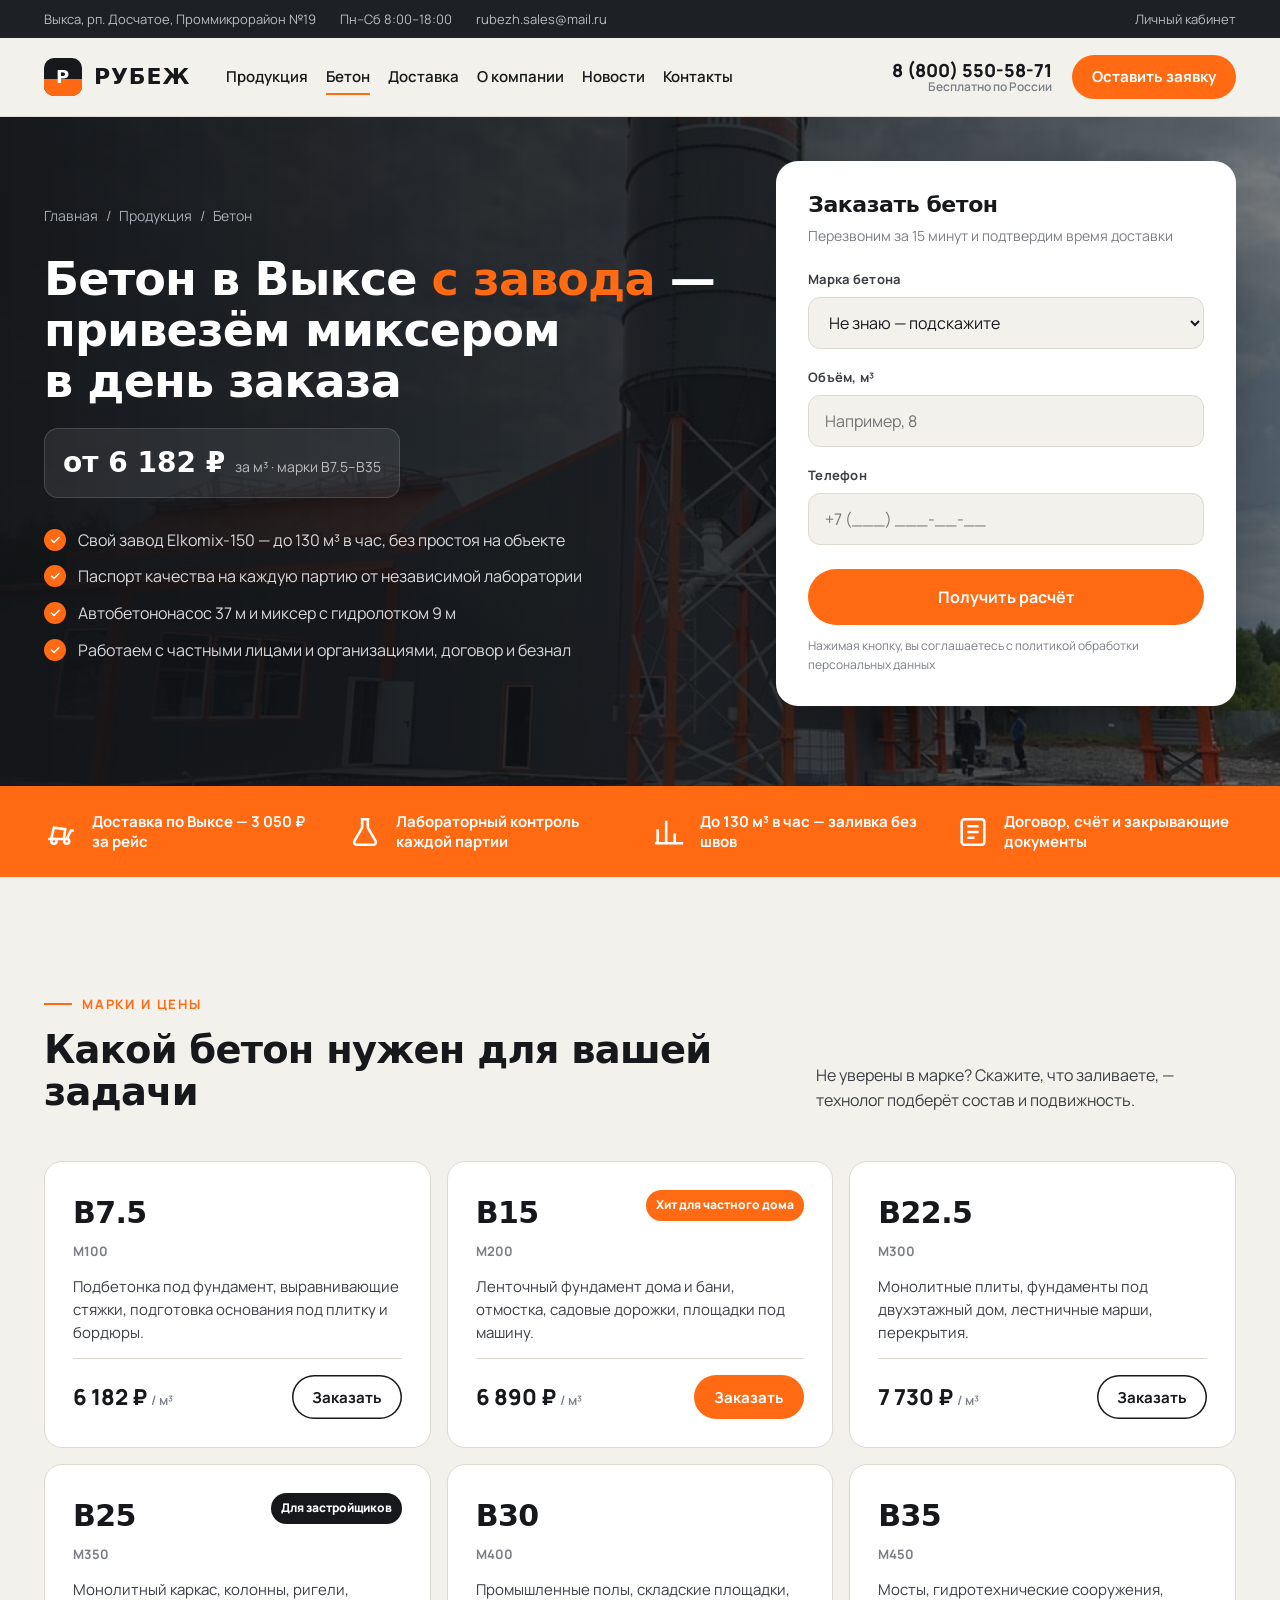
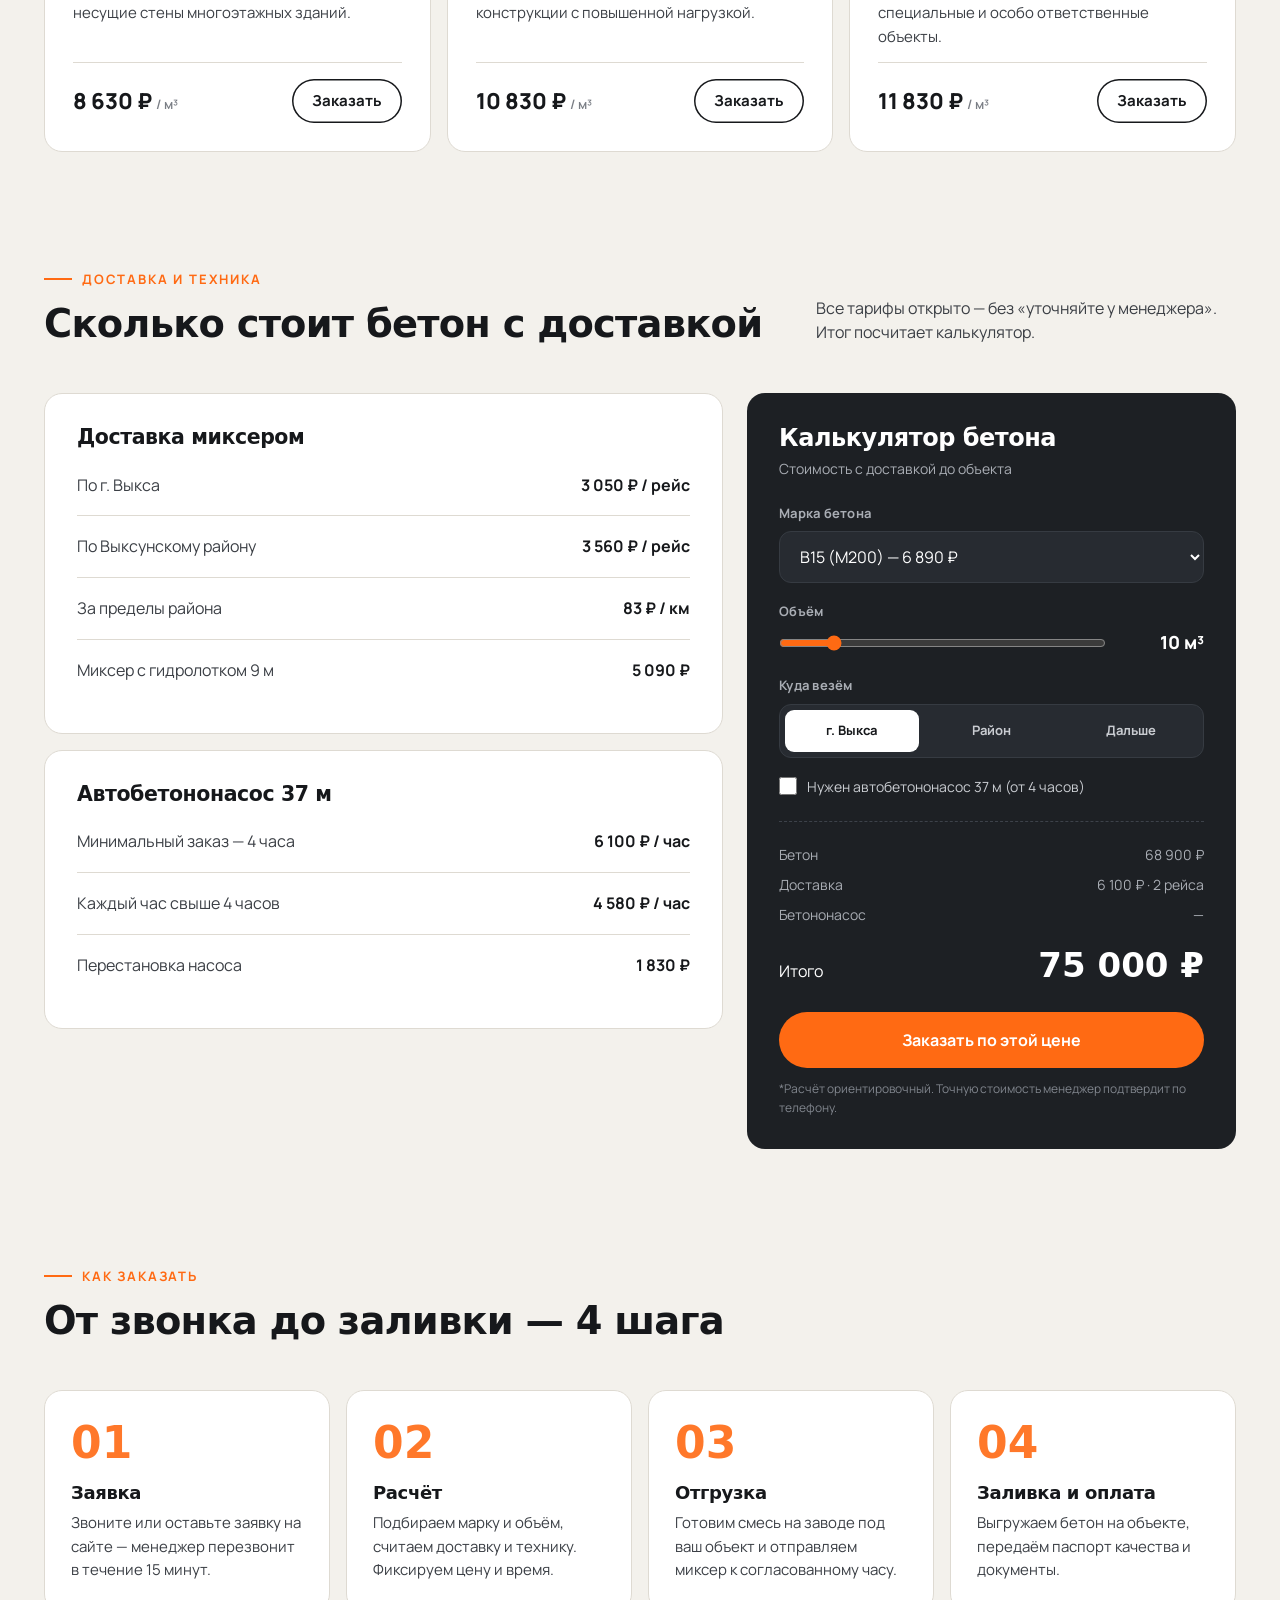
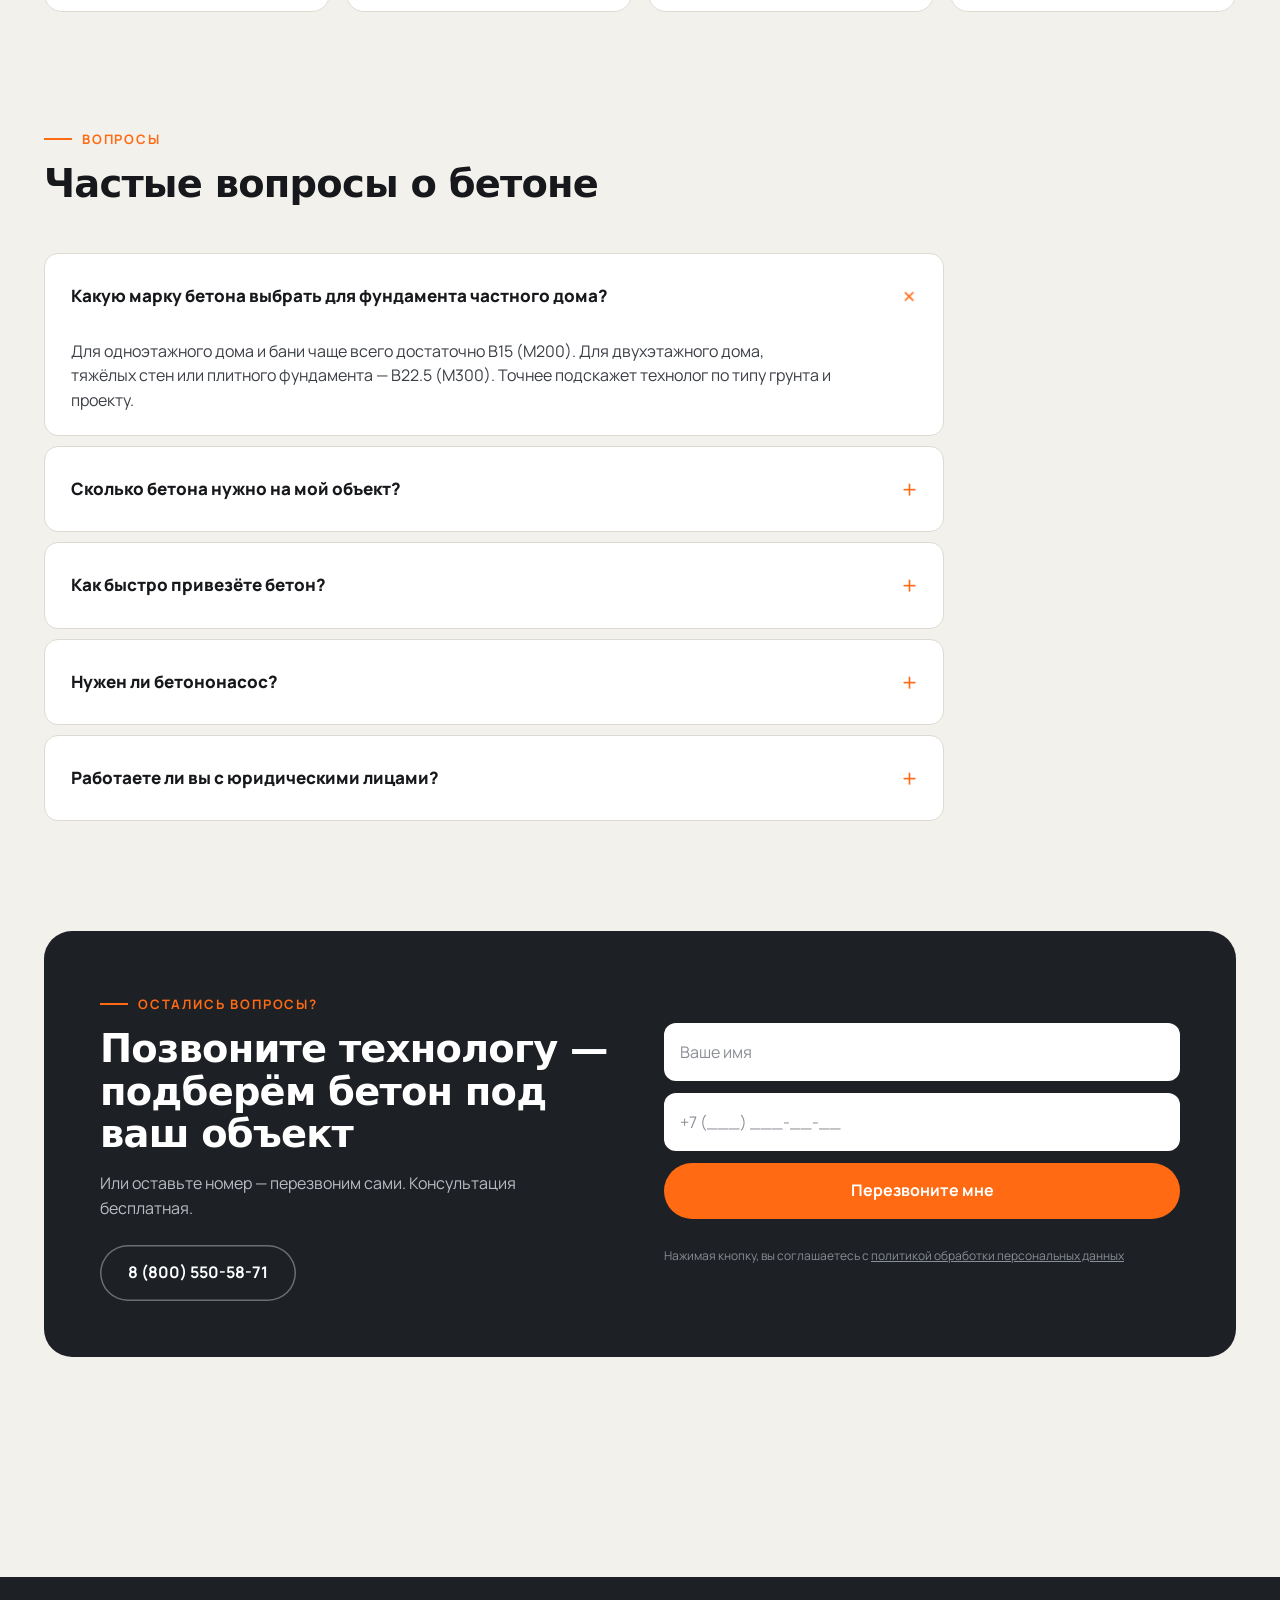
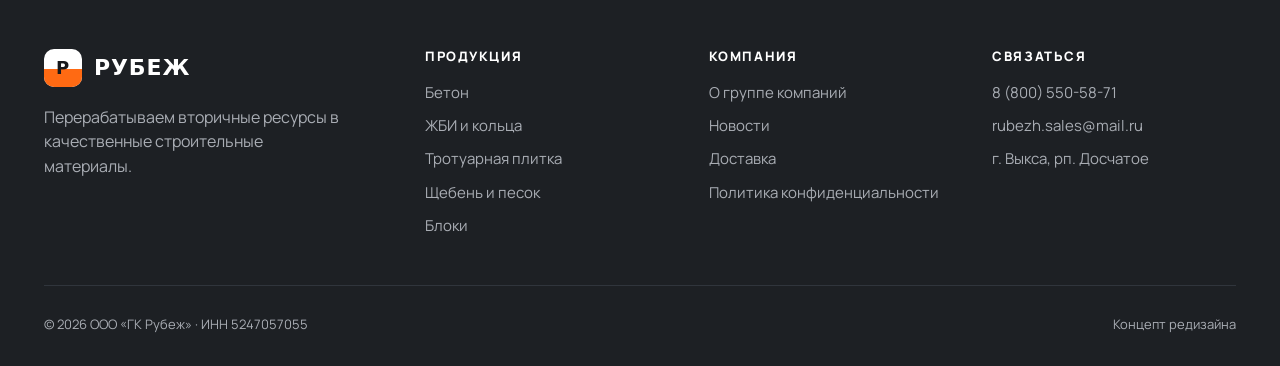
==== commit 511301cd: "Add files via upload" ====
--- a/beton.html
+++ b/beton.html
@@ -38,8 +38,8 @@
 button,input,select,textarea{font:inherit;color:inherit}
 .container{max-width:var(--container);margin:0 auto;padding:0 24px}
 h1,h2,h3,h4{font-family:var(--head);font-weight:600;line-height:1.1;letter-spacing:-.02em}
-h1{font-size:clamp(34px,5.4vw,72px)}
-h2{font-size:clamp(28px,3.6vw,46px)}
+h1{font-size:clamp(30px,4.6vw,60px)}
+h2{font-size:clamp(24px,3vw,40px)}
 h3{font-size:clamp(18px,1.6vw,22px)}
 .eyebrow{display:inline-flex;align-items:center;gap:10px;font-size:13px;font-weight:700;letter-spacing:.14em;text-transform:uppercase;color:var(--accent)}
 .eyebrow::before{content:"";width:28px;height:2px;background:currentColor}
@@ -91,11 +91,11 @@
 .hero{position:relative;background:var(--graphite);color:#fff;overflow:hidden}
 .hero-bg{position:absolute;inset:0;background:
   linear-gradient(100deg,rgba(17,19,22,.96) 0%,rgba(17,19,22,.82) 42%,rgba(17,19,22,.35) 100%),
-  url("assets/img/rubezh-photo.jpg") center/cover no-repeat,
+  url("assets/img/zapushhen-v-rabotu-betonnyj-zavod-elkomix.jpg") 70% 60%/cover no-repeat,
   linear-gradient(135deg,#2a2e34,#14161a)}
 .hero-grid{position:absolute;inset:0;background-image:linear-gradient(rgba(255,255,255,.04) 1px,transparent 1px),linear-gradient(90deg,rgba(255,255,255,.04) 1px,transparent 1px);background-size:64px 64px;mask-image:linear-gradient(90deg,#000 30%,transparent 80%)}
 .hero .container{position:relative;padding-top:110px;padding-bottom:56px}
-.hero h1{max-width:900px;margin:22px 0 26px}
+.hero h1{max-width:1000px;margin:22px 0 26px}
 .hero h1 em{font-style:normal;color:var(--accent)}
 .hero-lead{max-width:560px;font-size:19px;color:#cfd2d7}
 .hero-cta{display:flex;gap:14px;margin-top:38px;flex-wrap:wrap}
@@ -173,6 +173,7 @@
 .feature.dark p{color:#fff;opacity:.9}
 
 /* Eco band */
+.eco>*{min-width:0}
 .eco{background:var(--ink);color:#fff;border-radius:28px;padding:64px;display:grid;grid-template-columns:1.1fr 1fr;gap:48px;align-items:center;position:relative;overflow:hidden}
 .eco::after{content:"";position:absolute;right:-120px;top:-120px;width:420px;height:420px;border-radius:50%;background:radial-gradient(circle,rgba(255,106,19,.35),transparent 70%)}
 .eco h2{margin:16px 0 20px}
@@ -242,9 +243,9 @@
 .crumbs{display:flex;gap:8px;font-size:14px;color:#a9adb4;flex-wrap:wrap}
 .crumbs a:hover{color:#fff}
 .lhero{background:var(--graphite);color:#fff;position:relative;overflow:hidden}
-.lhero-bg{position:absolute;inset:0;background:linear-gradient(90deg,rgba(17,19,22,.97) 0%,rgba(17,19,22,.85) 50%,rgba(17,19,22,.55) 100%),url("assets/img/zapushhen-v-rabotu-betonnyj-zavod-elkomix.jpg") center/cover no-repeat,linear-gradient(135deg,#2a2e34,#14161a)}
+.lhero-bg{position:absolute;inset:0;background:linear-gradient(90deg,rgba(17,19,22,.97) 0%,rgba(17,19,22,.85) 50%,rgba(17,19,22,.55) 100%),url("assets/img/beton-default.jpg") 65% center/cover no-repeat,linear-gradient(135deg,#2a2e34,#14161a)}
 .lhero .container{position:relative;display:grid;grid-template-columns:1.25fr .85fr;gap:56px;padding-top:44px;padding-bottom:80px;align-items:center}
-.lhero h1{font-size:clamp(32px,4.4vw,60px);margin:28px 0 22px}
+.lhero h1{font-size:clamp(28px,3.6vw,50px);margin:28px 0 22px}
 .lhero h1 em{font-style:normal;color:var(--accent)}
 .lhero .price-badge{display:inline-flex;align-items:baseline;gap:10px;background:rgba(255,255,255,.08);border:1px solid rgba(255,255,255,.14);padding:12px 18px;border-radius:14px}
 .lhero .price-badge b{font-family:var(--head);font-size:28px;color:#fff}
@@ -352,11 +353,26 @@
 .nav{gap:22px}
 .nav a,.phone{white-space:nowrap}
 .header .container{gap:24px}
-.eco-num{font-size:clamp(44px,6vw,92px);white-space:nowrap}
+.eco-num{font-size:clamp(56px,7vw,104px);min-width:0;overflow-wrap:anywhere}
+.eco-num small{font-size:.38em;color:var(--accent);margin-left:.15em;letter-spacing:0}
 .eco-num span{white-space:normal}
 @media (max-width:1280px){.header .logo small{display:none}.nav{gap:18px}}
 @media (max-width:720px){.topbar{display:none}}
 
+@media (max-width:400px){.logo{font-size:17px;gap:8px}.logo-mark{width:32px;height:32px}.phone{font-size:13px}.burger{width:40px;height:40px}.header .container{gap:8px}.header-right{gap:8px}}
+.hero-bg::after{content:"";position:absolute;inset:0;background:linear-gradient(0deg,rgba(17,19,22,.95) 0%,rgba(17,19,22,.55) 30%,transparent 55%)}
+@media (max-width:720px){
+  .hero-bg::after{background:rgba(17,19,22,.55)}
+  .lhero-bg{background-position:center,60% center,center!important}
+  .cat{min-height:0;flex-direction:row;align-items:center;gap:16px;padding:18px 60px 18px 18px}
+  .cat h3{margin-top:0}
+  .cat .go{top:50%;transform:translateY(-50%);right:16px}
+  .cat:hover .go{transform:translateY(-50%) rotate(-45deg)}
+  .cat.featured{flex-direction:column;align-items:stretch;min-height:340px;padding:24px}
+  .cat.featured .go{top:22px;transform:none}
+  .hero-tags .tag:nth-child(n+3){display:none}
+}
+.lhero .price-badge{flex-wrap:wrap;row-gap:2px}.lhero .price-badge b{white-space:nowrap}
 </style>
 </head>
 <body>
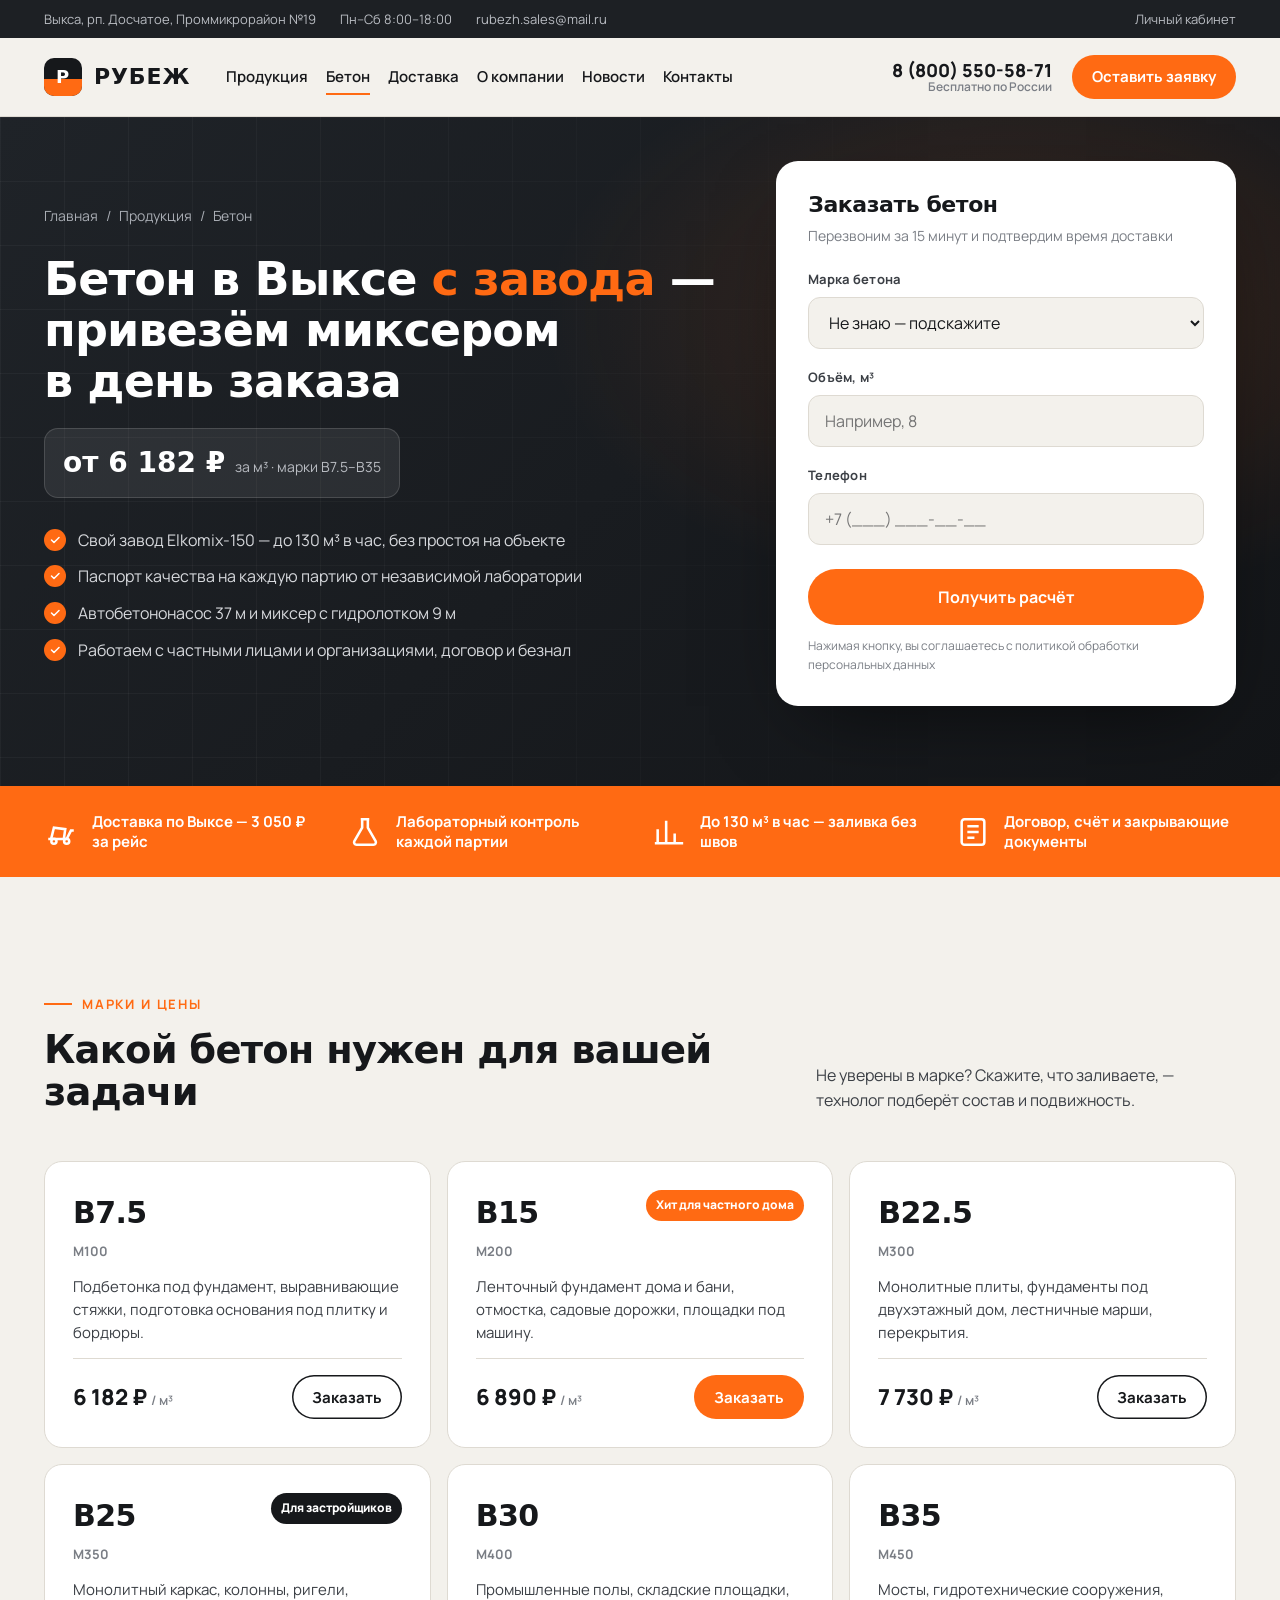
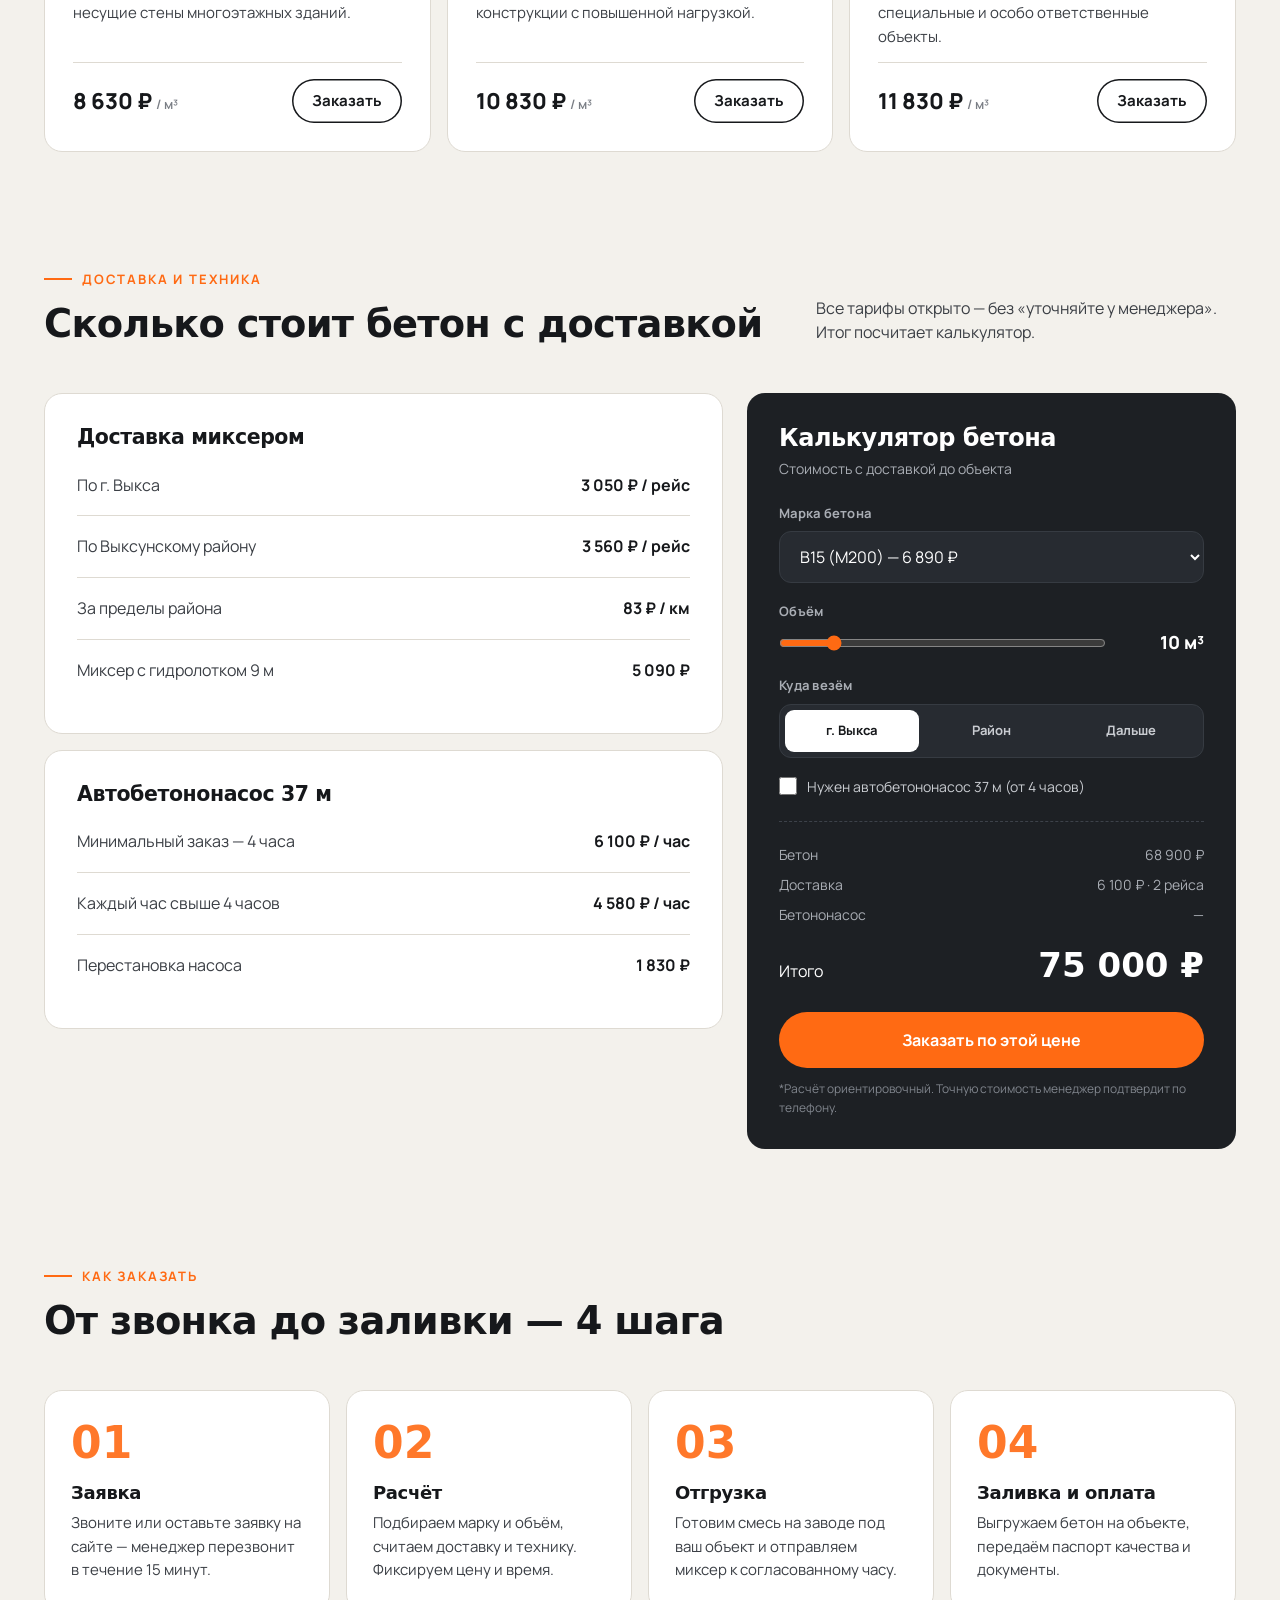
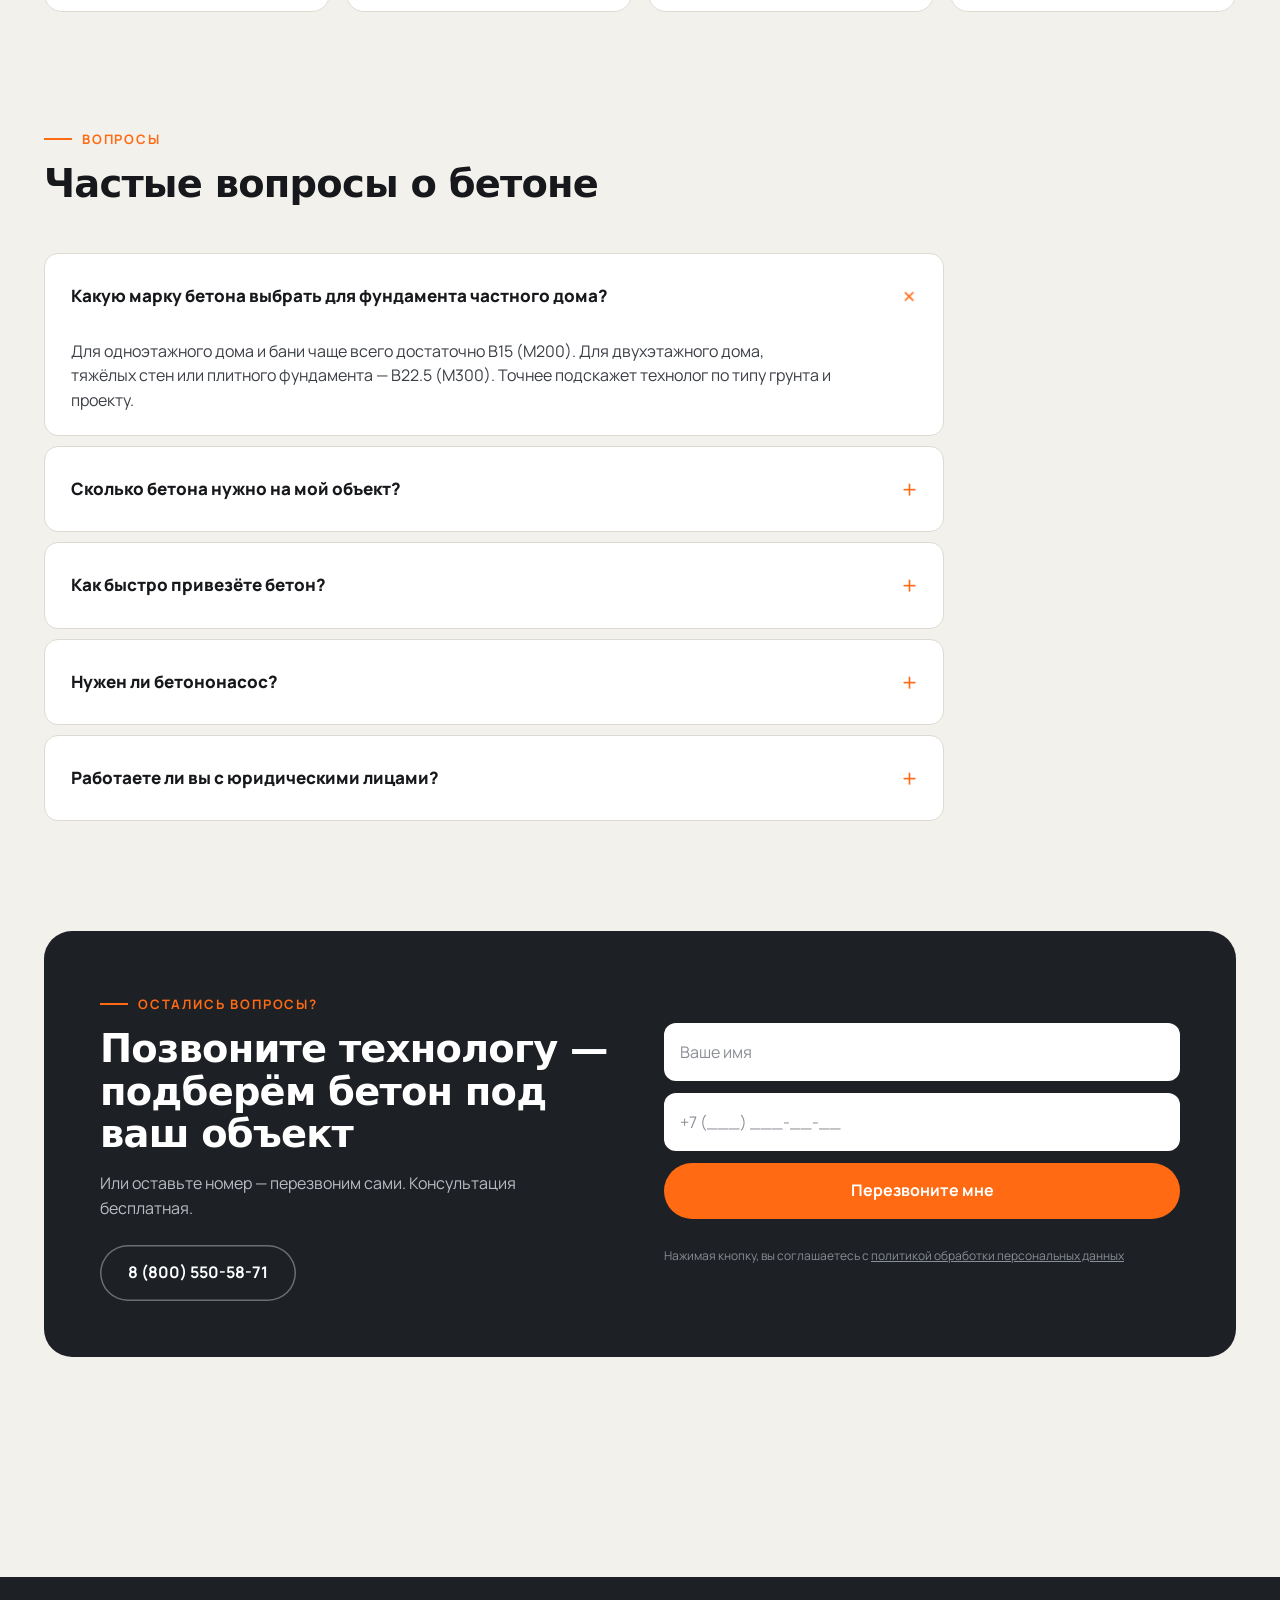
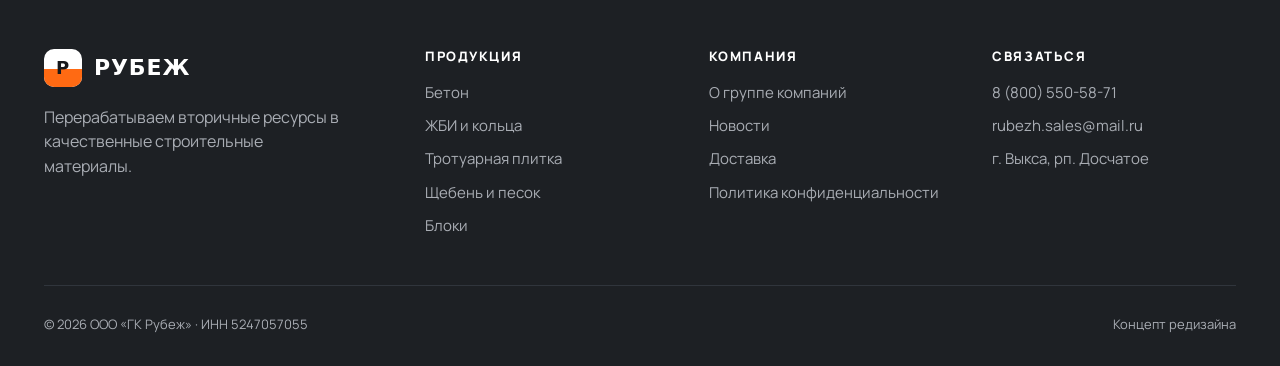
==== commit c145cb8e: "Add files via upload" ====
--- a/beton.html
+++ b/beton.html
@@ -373,6 +373,10 @@
   .hero-tags .tag:nth-child(n+3){display:none}
 }
 .lhero .price-badge{flex-wrap:wrap;row-gap:2px}.lhero .price-badge b{white-space:nowrap}
+
+.lhero-bg{background:radial-gradient(800px 480px at 80% 30%,rgba(255,106,19,.16),transparent 60%),linear-gradient(135deg,#1f2328,#131518)!important}
+.lhero-bg::after{content:"";position:absolute;inset:0;background-image:linear-gradient(rgba(255,255,255,.04) 1px,transparent 1px),linear-gradient(90deg,rgba(255,255,255,.04) 1px,transparent 1px);background-size:64px 64px;mask-image:linear-gradient(90deg,#000 10%,transparent 85%)}
+.logo small{white-space:nowrap}
 </style>
 </head>
 <body>
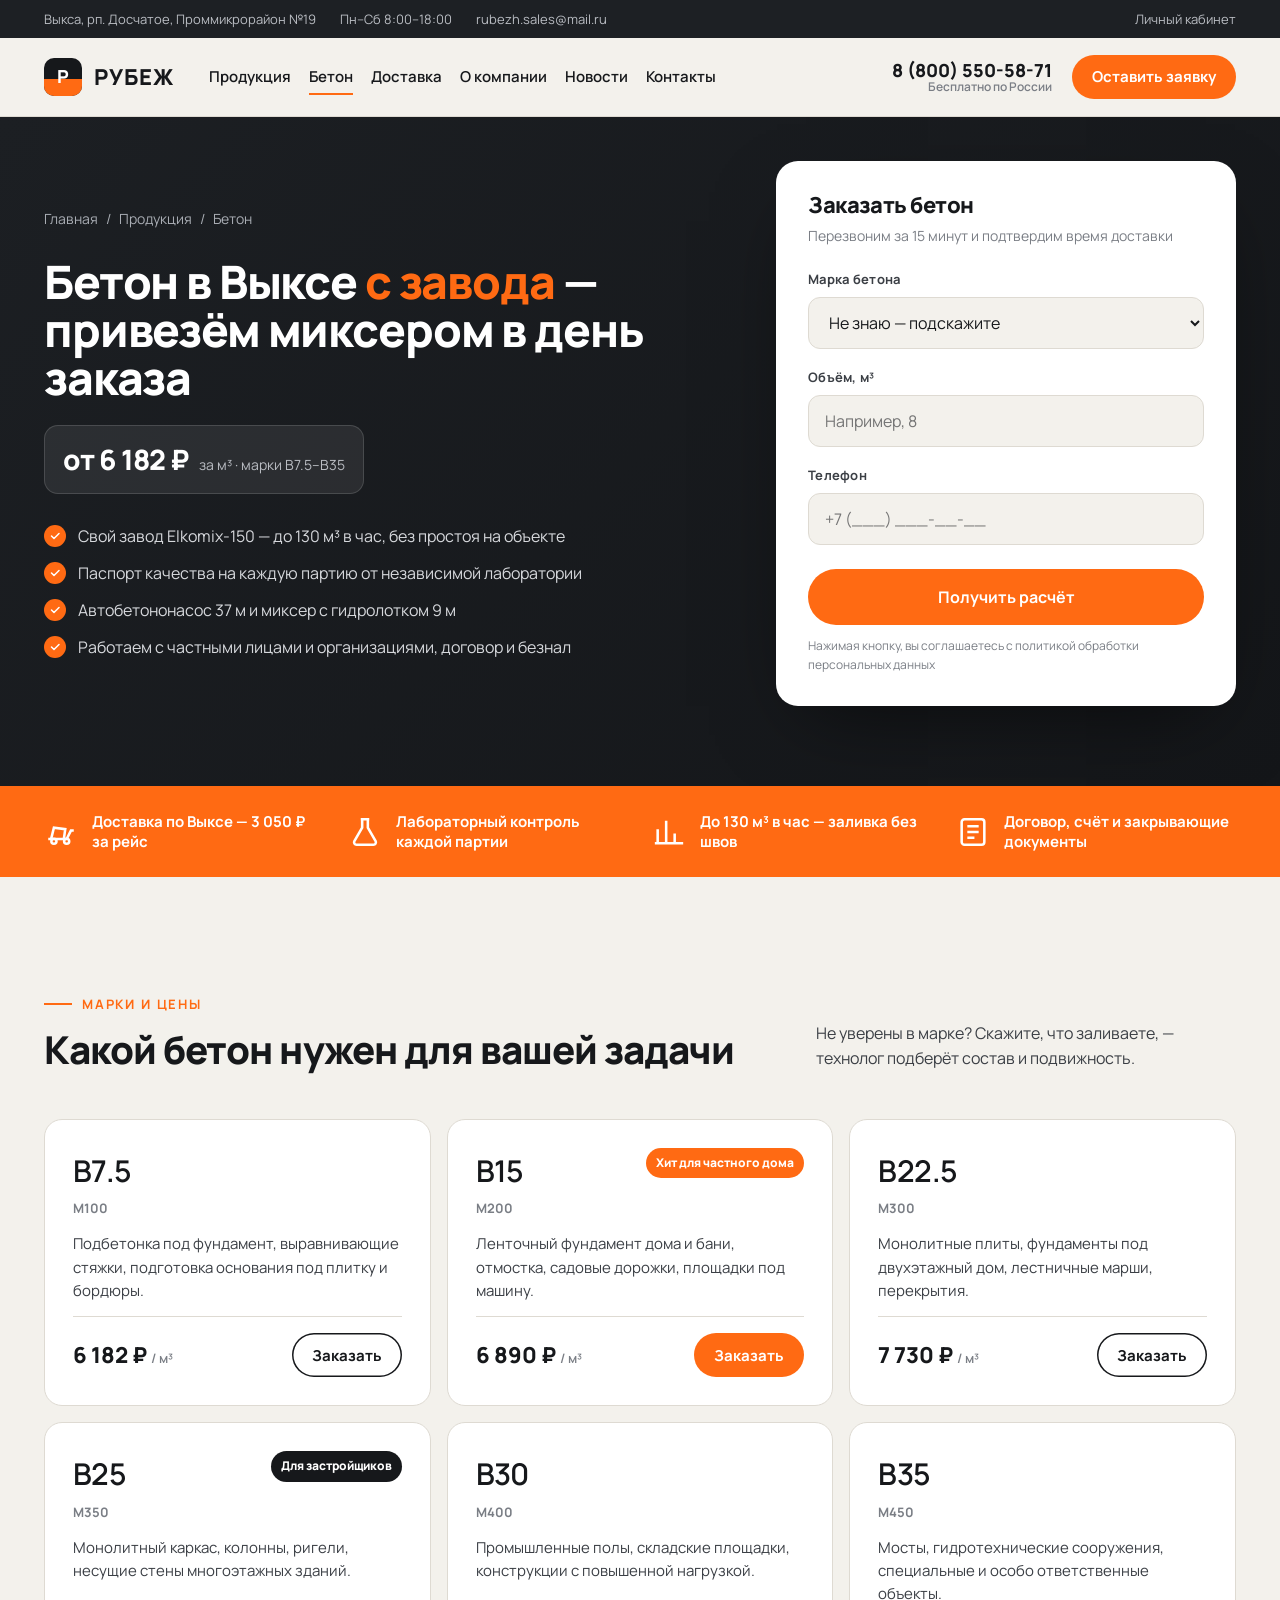
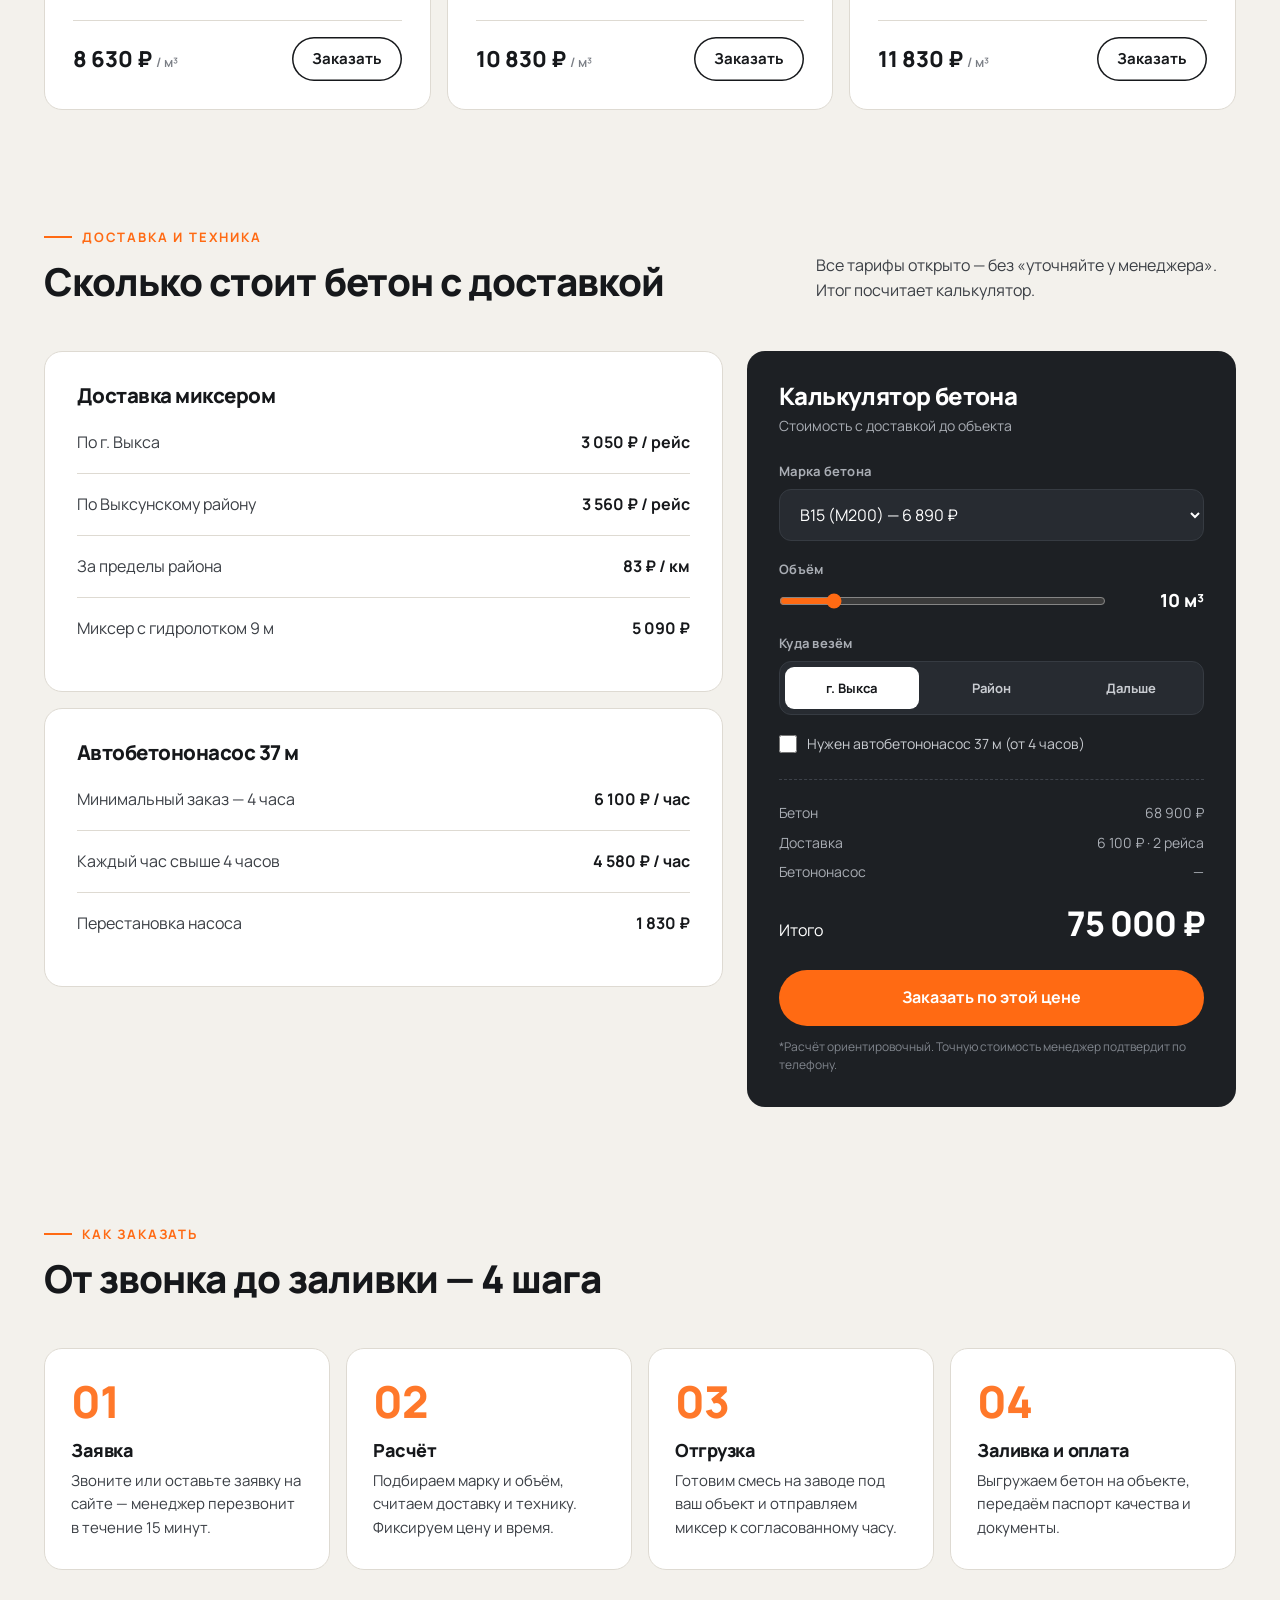
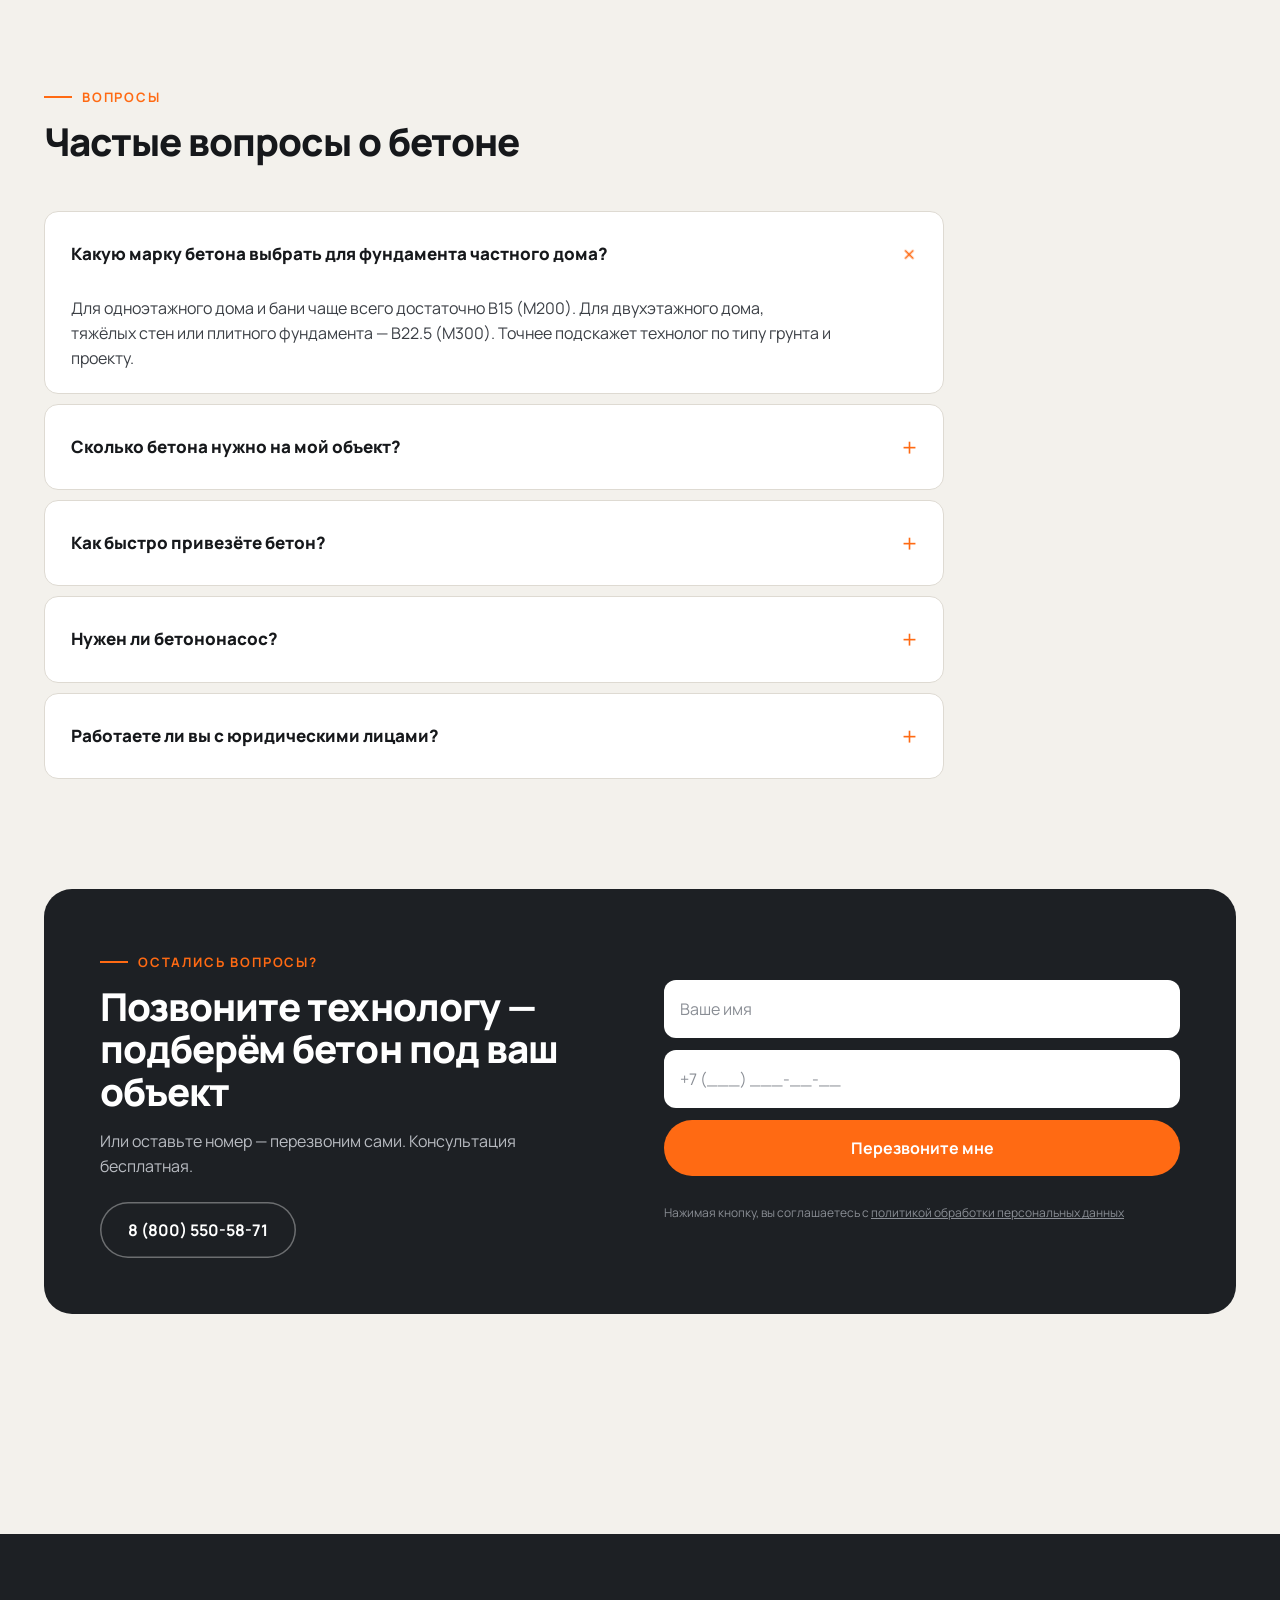
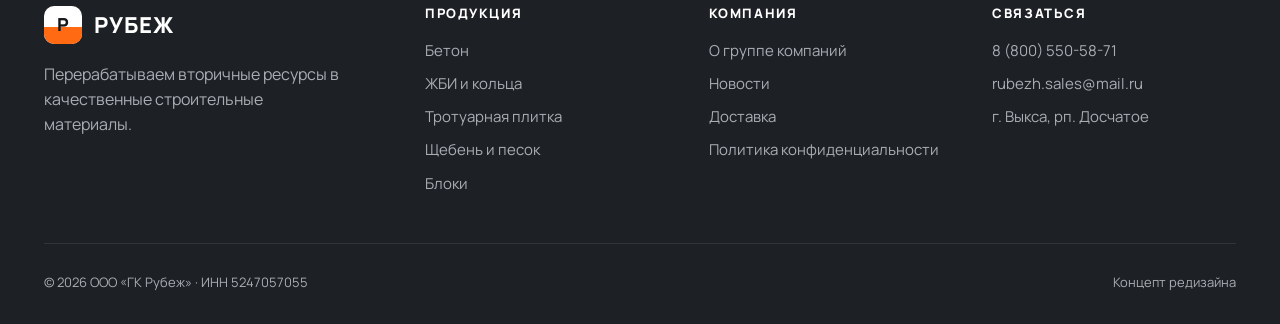
==== commit 4f3add22: "Add files via upload" ====
--- a/beton.html
+++ b/beton.html
@@ -7,7 +7,7 @@
 <meta name="description" content="Товарный бетон В7.5–В35 от завода в Выксе. Доставка миксером от 3 050 ₽, автобетононасос 37 м. Цены за м³, калькулятор, заказ по телефону 8 (800) 550-58-71">
 <link rel="preconnect" href="https://fonts.googleapis.com">
 <link rel="preconnect" href="https://fonts.gstatic.com" crossorigin>
-<link href="https://fonts.googleapis.com/css2?family=Manrope:wght@400;500;600;700;800&family=Unbounded:wght@500;600;700&display=swap" rel="stylesheet">
+<link href="https://fonts.googleapis.com/css2?family=Manrope:wght@400;500;600;700;800&display=swap" rel="stylesheet">
 <style>
 /* ====== РУБЕЖ — редизайн, макет ====== */
 :root{
@@ -377,6 +377,16 @@
 .lhero-bg{background:radial-gradient(800px 480px at 80% 30%,rgba(255,106,19,.16),transparent 60%),linear-gradient(135deg,#1f2328,#131518)!important}
 .lhero-bg::after{content:"";position:absolute;inset:0;background-image:linear-gradient(rgba(255,255,255,.04) 1px,transparent 1px),linear-gradient(90deg,rgba(255,255,255,.04) 1px,transparent 1px);background-size:64px 64px;mask-image:linear-gradient(90deg,#000 10%,transparent 85%)}
 .logo small{white-space:nowrap}
+
+/* calm v5 */
+:root{--head:"Manrope",system-ui,sans-serif}
+h1,h2,h3,h4{font-weight:800;letter-spacing:-.025em}
+h1{line-height:1.05}
+.stat b,.eco-num,.gname,.calc-total .sum b,.step::before,.hero-chip b,.lhero .price-badge b{font-weight:800;letter-spacing:-.03em}
+.stat b sup,.eco-num small{color:#8a8f97}
+.logo{font-weight:800}
+.lhero-bg{background:linear-gradient(135deg,#1c1f23,#141619)!important}
+.lhero-bg::after{display:none}
 </style>
 </head>
 <body>
